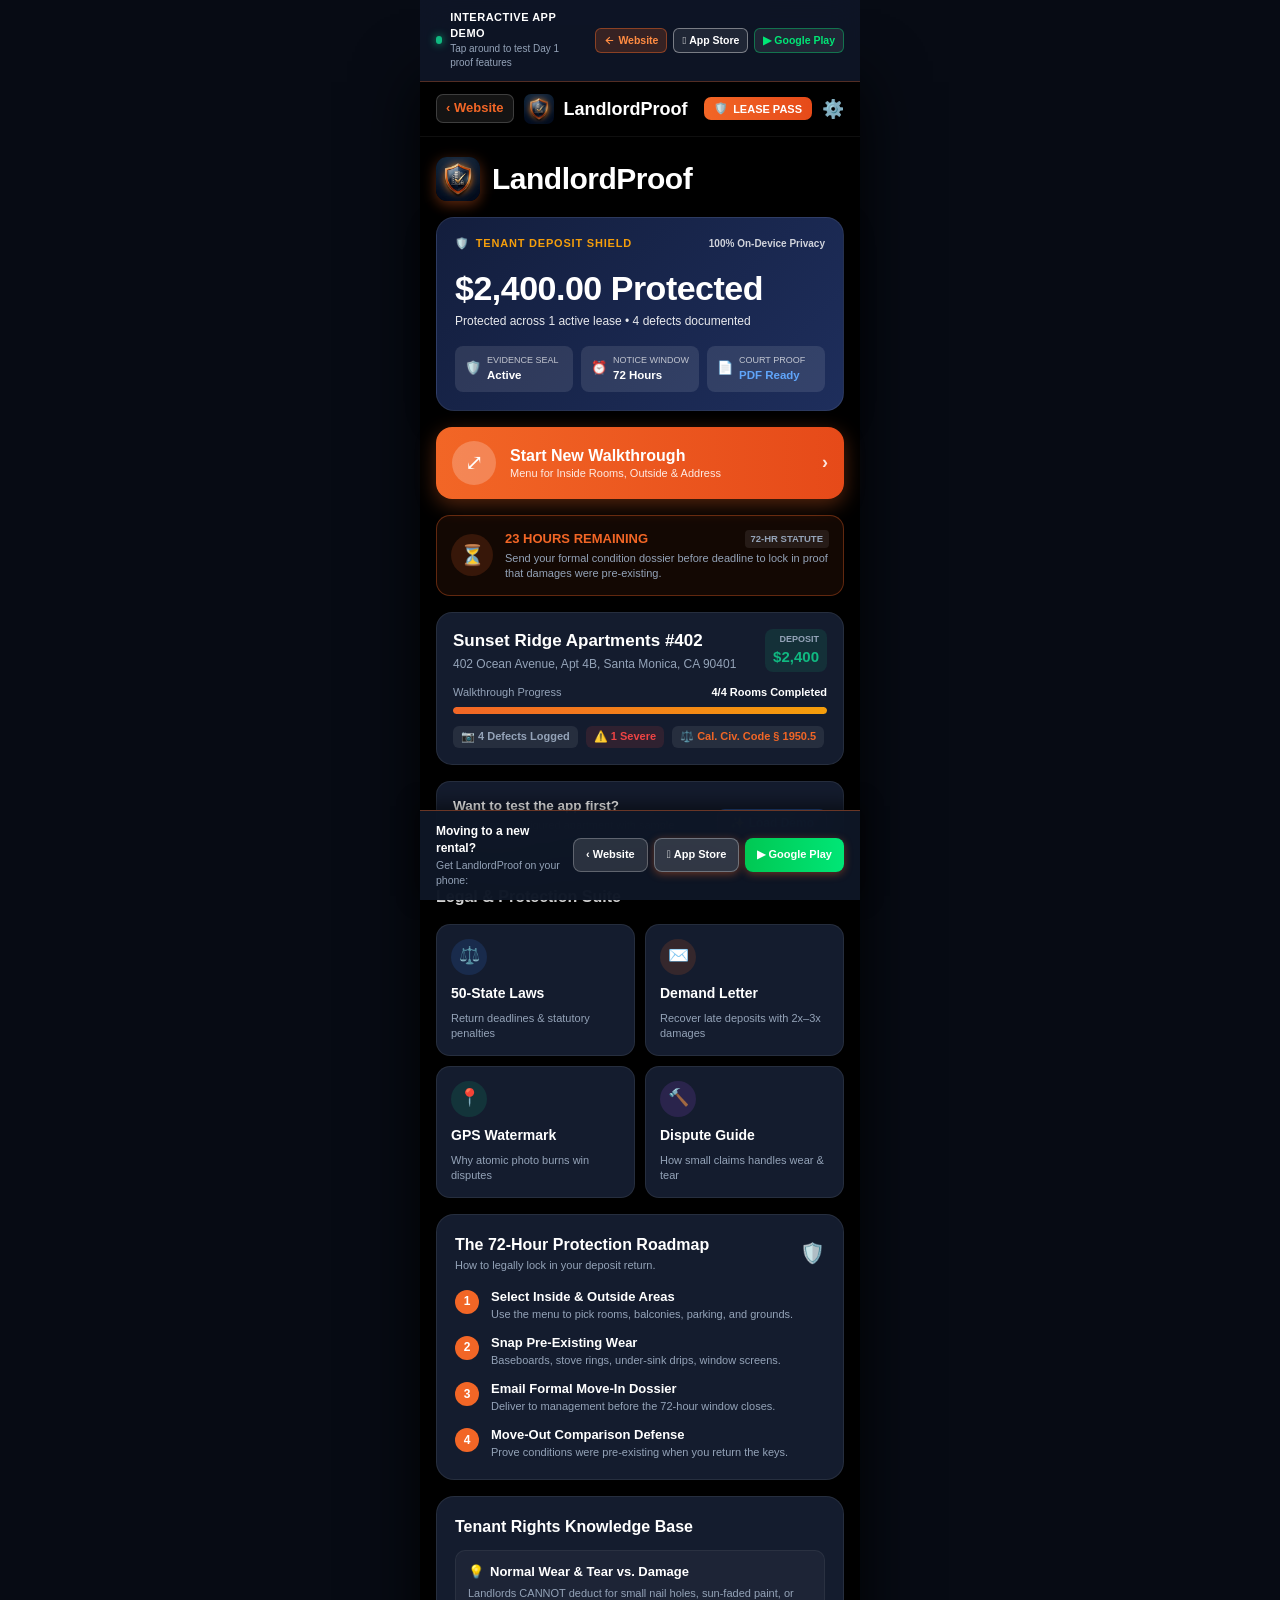
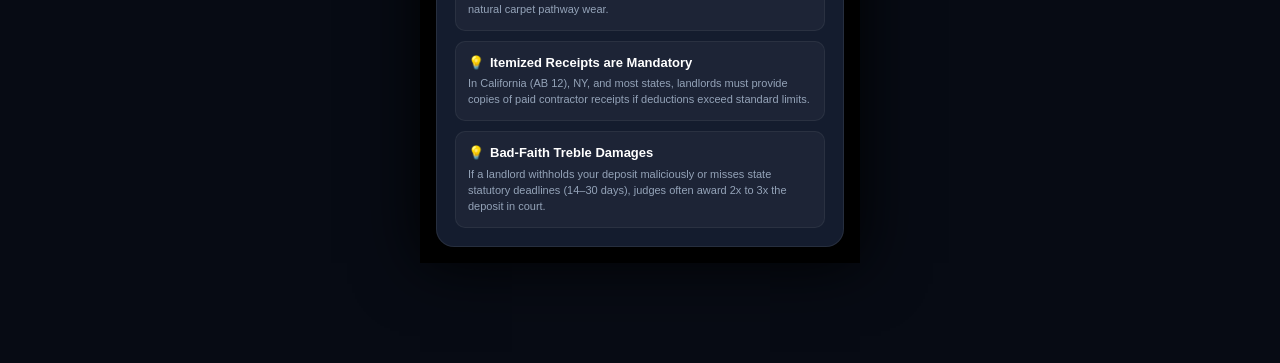
==== app/index.html @ 35842c8d "Update Terms & Privacy to 100% Free Ad-Supported model and add app-ads.txt" ====
<!DOCTYPE html>
<html lang="en">
<head>
  <meta charset="UTF-8">
  <meta name="viewport" content="width=device-width, initial-scale=1.0, maximum-scale=1.0, user-scalable=no">
  <title>LandlordProof • Interactive App Demo | Move-In & Move-Out Evidence Vault</title>
  <meta name="description" content="Experience LandlordProof live in your browser: explore pre-existing defect walkthroughs, watermark evidence photos with GPS/timestamps, check 50-state deposit return laws, and generate small-claims court dossiers.">
  <link rel="icon" type="image/png" href="assets/favicon.png">
  <link rel="apple-touch-icon" href="assets/apple-touch-icon.png">
  <link rel="stylesheet" href="styles.css">
  <style>
/* ==========================================================================
       LandlordProof Interactive Web Demo & Conversion Styles
       ========================================================================== */
    :root {
      --bg: #000000;
      --card-bg: #141C2E;
      --card-border: rgba(255, 255, 255, 0.08);
      --card-border-hover: rgba(242, 102, 38, 0.4);
      --accent: #F26626;
      --accent-gradient: linear-gradient(90deg, #F26626 0%, #E64A19 100%);
      --shield-gradient: linear-gradient(135deg, #131E3D 0%, #1E2E5C 100%);
      --navy-gradient: linear-gradient(90deg, #1A2647 0%, #253765 100%);
      --gold: #F59E0B;
      --blue: #3B82F6;
      --green: #10B981;
      --purple: #A855F7;
      --text: #FFFFFF;
      --text-muted: #94A3B8;
      --radius-sm: 8px;
      --radius-md: 14px;
      --radius-lg: 18px;
      --radius-full: 9999px;
    }

    * { box-sizing: border-box; margin: 0; padding: 0; -webkit-tap-highlight-color: transparent; }

    body {
      font-family: -apple-system, BlinkMacSystemFont, "SF Pro Text", "SF Pro Display", "Segoe UI", Roboto, sans-serif;
      background: #070B14;
      color: #FFFFFF;
      line-height: 1.45;
      min-height: 100vh;
      display: flex;
      flex-direction: column;
      align-items: center;
      -webkit-font-smoothing: antialiased;
      padding: 0 0 100px;
    }

    /* Top Floating Demo Explainer Header */
    .demo-top-bar {
      width: 100%;
      max-width: 440px;
      background: rgba(14, 22, 38, 0.95);
      backdrop-filter: blur(16px);
      -webkit-backdrop-filter: blur(16px);
      border-bottom: 1px solid rgba(242, 102, 38, 0.3);
      padding: 10px 16px;
      display: flex;
      align-items: center;
      justify-content: space-between;
      gap: 12px;
      z-index: 101;
    }

    .demo-indicator {
      display: flex;
      align-items: center;
      gap: 8px;
    }

    .pulse-dot {
      width: 8px;
      height: 8px;
      background: #10B981;
      border-radius: var(--radius-full);
      box-shadow: 0 0 8px #10B981;
      animation: pulse 1.8s infinite;
    }

    @keyframes pulse {
      0% { transform: scale(0.95); box-shadow: 0 0 0 0 rgba(16, 185, 129, 0.7); }
      70% { transform: scale(1.1); box-shadow: 0 0 0 6px rgba(16, 185, 129, 0); }
      100% { transform: scale(0.95); box-shadow: 0 0 0 0 rgba(16, 185, 129, 0); }
    }

    .demo-tagline {
      font-size: 11px;
      font-weight: 800;
      color: #FFFFFF;
      letter-spacing: 0.5px;
      text-transform: uppercase;
    }

    .demo-subtag {
      font-size: 10px;
      color: var(--text-muted);
    }

    .demo-store-pills {
      display: flex;
      gap: 6px;
    }

    .store-badge-mini {
      background: rgba(255, 255, 255, 0.08);
      border: 1px solid rgba(255, 255, 255, 0.15);
      color: #FFFFFF;
      font-size: 10.5px;
      font-weight: 700;
      padding: 4px 8px;
      border-radius: 6px;
      text-decoration: none;
      transition: all 0.15s;
      white-space: nowrap;
    }
    .store-badge-mini:hover {
      background: var(--accent);
      border-color: var(--accent);
    }
    .back-to-site-pill {
      background: rgba(242, 102, 38, 0.18) !important;
      border: 1px solid rgba(242, 102, 38, 0.45) !important;
      color: #FF8C42 !important;
      font-weight: 800 !important;
      display: inline-flex !important;
      align-items: center !important;
    }
    .back-to-site-pill:hover {
      background: rgba(242, 102, 38, 0.35) !important;
      color: #FFFFFF !important;
    }
    .toolbar-website-btn {
      display: inline-flex;
      align-items: center;
      gap: 3px;
      background: rgba(255, 255, 255, 0.08);
      border: 1px solid rgba(255, 255, 255, 0.18);
      color: var(--accent);
      padding: 4px 9px;
      border-radius: 7px;
      font-size: 13px;
      font-weight: 700;
      text-decoration: none;
      transition: all 0.15s;
    }
    .toolbar-website-btn:hover {
      background: rgba(242, 102, 38, 0.22);
      color: #FFFFFF;
    }
    .dock-btn-site {
      background: rgba(255, 255, 255, 0.12) !important;
      color: #FFFFFF !important;
      border: 1px solid rgba(255, 255, 255, 0.25) !important;
      box-shadow: none !important;
    }
    .dock-btn-site:hover {
      background: rgba(255, 255, 255, 0.22) !important;
    }

    /* iPhone Frame Shell */
    .iphone-shell {
      width: 100%;
      max-width: 440px;
      min-height: 100vh;
      background: #000000;
      display: flex;
      flex-direction: column;
      position: relative;
      box-shadow: 0 0 60px rgba(0, 0, 0, 0.9);
    }

    /* Navigation Toolbar */
    .app-toolbar {
      display: flex;
      align-items: center;
      justify-content: space-between;
      padding: 12px 16px;
      position: sticky;
      top: 0;
      background: rgba(0, 0, 0, 0.92);
      backdrop-filter: blur(20px);
      -webkit-backdrop-filter: blur(20px);
      z-index: 100;
      border-bottom: 1px solid rgba(255, 255, 255, 0.06);
      min-height: 54px;
    }

    .toolbar-left { display: flex; align-items: center; gap: 10px; }
    .nav-back-btn {
      display: none;
      align-items: center;
      gap: 4px;
      font-size: 15px;
      font-weight: 700;
      color: var(--accent);
      cursor: pointer;
      background: transparent;
      border: none;
      padding: 0;
    }
    .toolbar-logo-icon { width: 30px; height: 30px; border-radius: 7px; object-fit: cover; }
    .toolbar-app-name { font-size: 18px; font-weight: 800; color: #FFFFFF; white-space: nowrap; overflow: hidden; text-overflow: ellipsis; max-width: 220px; }
    .toolbar-right { display: flex; align-items: center; gap: 10px; }
    .lease-pass-pill {
      display: inline-flex;
      align-items: center;
      gap: 5px;
      background: var(--accent-gradient);
      color: #FFFFFF;
      font-size: 11px;
      font-weight: 800;
      padding: 5px 10px;
      border-radius: 7px;
      border: none;
      cursor: pointer;
    }
    .gear-btn { background: transparent; border: none; color: #FFFFFF; font-size: 18px; cursor: pointer; }

    /* Screen Views */
    .screen-container { display: none; padding: 16px; flex-direction: column; gap: 16px; }
    .screen-container.active { display: flex; }

    /* Cards & Components */
    .brand-hero-title { display: flex; align-items: center; gap: 12px; padding-top: 4px; }
    .brand-hero-icon { width: 44px; height: 44px; border-radius: 11px; object-fit: cover; box-shadow: 0 4px 14px rgba(242, 102, 38, 0.4); }
    .brand-hero-text { font-size: 30px; font-weight: 900; color: #FFFFFF; letter-spacing: -0.5px; }

    .shield-metric-card {
      background: var(--shield-gradient);
      border-radius: var(--radius-lg);
      padding: 18px;
      box-shadow: 0 10px 30px rgba(0, 0, 0, 0.4);
      display: flex;
      flex-direction: column;
      gap: 12px;
      border: 1px solid rgba(255, 255, 255, 0.08);
    }
    .shield-header-row { display: flex; align-items: center; justify-content: space-between; }
    .shield-gold-label { display: flex; align-items: center; gap: 6px; font-size: 11px; font-weight: 900; color: var(--gold); letter-spacing: 0.8px; text-transform: uppercase; }
    .shield-privacy-tag { font-size: 10px; font-weight: 600; color: rgba(255, 255, 255, 0.8); }
    .shield-amount-big { font-size: 34px; font-weight: 900; color: #FFFFFF; letter-spacing: -0.5px; }
    .shield-amount-sub { font-size: 12px; font-weight: 500; color: rgba(255, 255, 255, 0.9); line-height: 1.4; }
    .shield-badges-row { display: grid; grid-template-columns: repeat(3, 1fr); gap: 8px; margin-top: 4px; }
    .metric-badge-box { background: rgba(255, 255, 255, 0.1); border-radius: var(--radius-sm); padding: 8px 10px; display: flex; align-items: center; gap: 6px; }
    .metric-badge-icon { font-size: 13px; color: var(--gold); }
    .metric-badge-texts { display: flex; flex-direction: column; }
    .metric-badge-title { font-size: 9px; font-weight: 500; color: rgba(255, 255, 255, 0.7); text-transform: uppercase; }
    .metric-badge-val { font-size: 11.5px; font-weight: 800; color: #FFFFFF; }

    .btn-start-walkthrough {
      background: var(--accent-gradient);
      border-radius: 16px;
      padding: 14px 16px;
      display: flex;
      align-items: center;
      gap: 14px;
      color: #FFFFFF;
      text-decoration: none;
      box-shadow: 0 6px 20px rgba(242, 102, 38, 0.35);
      border: none;
      cursor: pointer;
      width: 100%;
      text-align: left;
    }
    .walkthrough-circle-icon { width: 44px; height: 44px; border-radius: var(--radius-full); background: rgba(255, 255, 255, 0.22); display: flex; align-items: center; justify-content: center; font-size: 22px; flex-shrink: 0; }
    .walkthrough-texts { flex: 1; display: flex; flex-direction: column; gap: 2px; }
    .walkthrough-main-title { font-size: 16px; font-weight: 800; color: #FFFFFF; }
    .walkthrough-sub-title { font-size: 11px; font-weight: 500; color: rgba(255, 255, 255, 0.88); }
    .walkthrough-arrow { font-size: 18px; font-weight: 800; color: rgba(255, 255, 255, 0.85); }

    .countdown-banner {
      background: rgba(242, 102, 38, 0.08);
      border: 1px solid rgba(242, 102, 38, 0.35);
      border-radius: 14px;
      padding: 14px;
      display: flex;
      align-items: center;
      gap: 12px;
    }
    .countdown-banner-icon { width: 42px; height: 42px; border-radius: var(--radius-full); background: rgba(242, 102, 38, 0.16); display: flex; align-items: center; justify-content: center; font-size: 20px; color: var(--accent); flex-shrink: 0; }
    .countdown-banner-texts { flex: 1; display: flex; flex-direction: column; gap: 3px; }
    .countdown-header-line { display: flex; align-items: center; justify-content: space-between; }
    .countdown-header-line h5 { font-size: 13px; font-weight: 900; color: var(--accent); }
    .statute-badge { font-size: 9.5px; font-weight: 800; background: rgba(255, 255, 255, 0.08); padding: 2px 6px; border-radius: 4px; color: var(--text-muted); }
    .countdown-desc { font-size: 11px; color: var(--text-muted); line-height: 1.35; }

    .property-card {
      background: #141C2E;
      border: 1px solid var(--card-border);
      border-radius: 16px;
      padding: 16px;
      display: flex;
      flex-direction: column;
      gap: 12px;
      cursor: pointer;
      transition: border-color 0.15s;
    }
    .property-card:hover { border-color: var(--card-border-hover); }
    .property-card-top { display: flex; align-items: flex-start; justify-content: space-between; }
    .property-card-name { font-size: 17px; font-weight: 800; color: #FFFFFF; }
    .property-card-addr { font-size: 12px; color: var(--text-muted); margin-top: 2px; }
    .property-card-deposit { text-align: right; background: rgba(16, 185, 129, 0.12); border-radius: 8px; padding: 4px 8px; }
    .deposit-label { font-size: 9px; font-weight: 800; color: var(--text-muted); text-transform: uppercase; }
    .deposit-val { font-size: 15px; font-weight: 900; color: var(--green); }
    .progress-bar-wrap { display: flex; flex-direction: column; gap: 6px; }
    .progress-labels { display: flex; justify-content: space-between; font-size: 11px; color: var(--text-muted); }
    .progress-track { height: 7px; background: rgba(255, 255, 255, 0.1); border-radius: var(--radius-full); overflow: hidden; }
    .progress-fill { height: 100%; background: linear-gradient(90deg, var(--accent) 0%, var(--gold) 100%); border-radius: var(--radius-full); }
    .property-badge-row { display: flex; gap: 8px; flex-wrap: wrap; }
    .pill-stat { font-size: 11px; font-weight: 600; background: rgba(255, 255, 255, 0.08); padding: 3px 8px; border-radius: 6px; color: var(--text-muted); display: inline-flex; align-items: center; gap: 4px; }

    .demo-helper-card {
      background: #141C2E;
      border-radius: 14px;
      padding: 14px 16px;
      display: flex;
      align-items: center;
      justify-content: space-between;
      gap: 12px;
      border: 1px solid var(--card-border);
    }
    .demo-texts h4 { font-size: 13.5px; font-weight: 800; color: #FFFFFF; margin-bottom: 2px; }
    .demo-texts p { font-size: 11px; color: var(--text-muted); }
    .btn-load-demo { background: rgba(59, 130, 246, 0.15); color: #60A5FA; border: 1px solid rgba(59, 130, 246, 0.35); border-radius: var(--radius-sm); padding: 6px 12px; font-size: 12px; font-weight: 800; cursor: pointer; display: inline-flex; align-items: center; gap: 4px; white-space: nowrap; }

    .section-header-title { font-size: 16px; font-weight: 800; color: #FFFFFF; margin-top: 4px; }
    .legal-tools-grid { display: grid; grid-template-columns: 1fr 1fr; gap: 10px; }
    .tool-tile { background: #141C2E; border-radius: 14px; padding: 14px; border: 1px solid var(--card-border); display: flex; flex-direction: column; gap: 8px; cursor: pointer; transition: all 0.15s; text-align: left; }
    .tool-tile:hover { border-color: rgba(242, 102, 38, 0.35); transform: translateY(-1px); }
    .tool-icon-circle { width: 36px; height: 36px; border-radius: var(--radius-full); display: flex; align-items: center; justify-content: center; font-size: 17px; }
    .tool-title { font-size: 14px; font-weight: 800; color: #FFFFFF; }
    .tool-subtitle { font-size: 11px; color: var(--text-muted); line-height: 1.35; }

    /* Property Detail Components */
    .lease-status-banner { display: flex; align-items: center; gap: 10px; background: #141C2E; border-radius: 12px; padding: 12px 14px; border: 1px solid var(--card-border); }
    .lease-status-icon { font-size: 18px; color: var(--green); }
    .lease-status-title { font-size: 13px; font-weight: 800; color: #FFFFFF; }
    .lease-status-sub { font-size: 11px; color: var(--text-muted); }

    .dossier-actions-col { display: flex; flex-direction: column; gap: 10px; }
    .btn-dossier-navy { background: var(--navy-gradient); border-radius: 12px; padding: 14px 16px; display: flex; align-items: center; justify-content: space-between; color: #FFFFFF; text-decoration: none; font-size: 14px; font-weight: 800; border: 1px solid rgba(255, 255, 255, 0.08); cursor: pointer; }
    .btn-dossier-orange { background: var(--accent-gradient); border-radius: 12px; padding: 14px 16px; display: flex; align-items: center; justify-content: space-between; color: #FFFFFF; text-decoration: none; font-size: 14px; font-weight: 800; border: none; cursor: pointer; }

    .rooms-list-card { display: flex; flex-direction: column; gap: 12px; }
    .rooms-section-header { display: flex; align-items: center; justify-content: space-between; }
    .room-nav-row { background: #141C2E; border-radius: 14px; padding: 14px; display: flex; align-items: center; gap: 14px; cursor: pointer; border: 1px solid var(--card-border); }
    .room-circle-avatar { width: 44px; height: 44px; border-radius: var(--radius-full); display: flex; align-items: center; justify-content: center; font-size: 18px; }
    .room-circle-avatar.completed { background: rgba(16, 185, 129, 0.15); color: var(--green); }
    .room-circle-avatar.pending { background: rgba(255, 255, 255, 0.08); color: #FFFFFF; }
    .room-nav-texts { flex: 1; }
    .room-nav-title { font-size: 15.5px; font-weight: 700; color: #FFFFFF; }
    .room-nav-sub { font-size: 12px; color: var(--text-muted); margin-top: 2px; }

    /* Room Detail Components */
    .room-header-toggle-box { background: #141C2E; border-radius: 14px; padding: 16px; display: flex; align-items: center; justify-content: space-between; border: 1px solid var(--card-border); }
    .room-title-lg { font-size: 20px; font-weight: 800; color: #FFFFFF; }
    .btn-toggle-completed { display: inline-flex; align-items: center; gap: 6px; padding: 8px 14px; border-radius: var(--radius-sm); font-size: 13px; font-weight: 700; cursor: pointer; border: none; }
    .btn-toggle-completed.done { background: rgba(16, 185, 129, 0.15); color: var(--green); }
    .btn-toggle-completed.pending { background: rgba(255, 255, 255, 0.08); color: var(--text-muted); }

    .traps-scroller-wrap { display: flex; flex-direction: column; gap: 8px; }
    .traps-header-line { display: flex; align-items: center; gap: 6px; font-size: 13px; font-weight: 800; color: #FFFFFF; }
    .traps-scroll-row { display: flex; gap: 10px; overflow-x: auto; padding-bottom: 6px; scrollbar-width: none; }
    .traps-scroll-row::-webkit-scrollbar { display: none; }
    .trap-pill-chip { background: #141C2E; border: 1px solid rgba(255, 255, 255, 0.12); border-radius: 10px; padding: 10px 14px; display: inline-flex; align-items: center; gap: 8px; white-space: nowrap; cursor: pointer; color: #FFFFFF; font-size: 13px; font-weight: 600; flex-shrink: 0; }
    .trap-pill-chip:hover { border-color: var(--accent); background: #1E293B; }

    .defect-card { background: #141C2E; border: 1px solid var(--card-border); border-radius: 14px; padding: 14px; display: flex; flex-direction: column; gap: 8px; }
    .defect-top-row { display: flex; align-items: center; justify-content: space-between; }
    .defect-pill-badge { font-size: 10px; font-weight: 900; padding: 2px 7px; border-radius: var(--radius-full); text-transform: uppercase; }
    .defect-pill-badge.SEVERE { background: rgba(239, 68, 68, 0.15); color: #EF4444; }
    .defect-pill-badge.MODERATE { background: rgba(245, 158, 11, 0.15); color: #F59E0B; }
    .defect-pill-badge.MINOR { background: rgba(16, 185, 129, 0.15); color: #10B981; }
    .defect-title-str { font-size: 15px; font-weight: 700; color: #FFFFFF; }
    .defect-notes-str { font-size: 12px; color: var(--text-muted); line-height: 1.4; }
    .defect-bottom-row { display: flex; align-items: center; justify-content: space-between; padding-top: 8px; border-top: 1px solid rgba(255, 255, 255, 0.06); font-size: 11.5px; color: var(--text-muted); }

    .btn-primary { background: var(--accent-gradient); color: #FFFFFF; border: none; border-radius: var(--radius-sm); padding: 12px 18px; font-size: 14px; font-weight: 800; cursor: pointer; display: inline-flex; align-items: center; justify-content: center; gap: 6px; box-shadow: 0 4px 14px rgba(242, 102, 38, 0.35); }
    .btn-secondary { background: rgba(255, 255, 255, 0.08); border: 1px solid rgba(255, 255, 255, 0.12); color: #FFFFFF; border-radius: var(--radius-sm); padding: 10px 14px; font-size: 13px; font-weight: 700; cursor: pointer; display: inline-flex; align-items: center; justify-content: center; gap: 6px; }
    .btn-full { width: 100%; }

    .form-label { display: block; font-size: 11px; font-weight: 800; color: var(--text-muted); text-transform: uppercase; margin-bottom: 4px; }
    .form-input, .form-textarea, .form-select { width: 100%; background: #0E1626; border: 1px solid rgba(255, 255, 255, 0.15); border-radius: var(--radius-sm); color: #FFFFFF; padding: 10px 12px; font-size: 13.5px; outline: none; margin-bottom: 12px; }

    /* ==========================================================================
       BOTTOM FLOATING CONVERSION DOCK (DOWNLOAD THE APP CALL-TO-ACTION)
       ========================================================================== */
    .conversion-dock {
      position: fixed;
      bottom: 0;
      left: 50%;
      transform: translateX(-50%);
      width: 100%;
      max-width: 440px;
      background: rgba(14, 22, 38, 0.96);
      backdrop-filter: blur(20px);
      -webkit-backdrop-filter: blur(20px);
      border-top: 1.5px solid rgba(242, 102, 38, 0.4);
      padding: 12px 16px;
      display: flex;
      align-items: center;
      justify-content: space-between;
      gap: 12px;
      z-index: 999;
      box-shadow: 0 -4px 20px rgba(0, 0, 0, 0.6);
    }

    .dock-copy {
      display: flex;
      flex-direction: column;
    }

    .dock-title {
      font-size: 12px;
      font-weight: 800;
      color: #FFFFFF;
    }

    .dock-sub {
      font-size: 10.5px;
      color: var(--text-muted);
    }

    .dock-actions {
      display: flex;
      gap: 6px;
    }

    .dock-btn {
      background: var(--accent-gradient);
      color: #FFFFFF;
      font-size: 11px;
      font-weight: 800;
      padding: 8px 12px;
      border-radius: 8px;
      text-decoration: none;
      display: inline-flex;
      align-items: center;
      gap: 4px;
      white-space: nowrap;
      box-shadow: 0 2px 8px rgba(242, 102, 38, 0.4);
    }

    /* Print Styles */
    @media print {
      body { background: #fff !important; }
      .iphone-shell { box-shadow: none !important; max-width: 100% !important; }
      .demo-top-bar, .app-toolbar, .conversion-dock, .no-print, .btn-primary, .btn-secondary { display: none !important; }
      #court-dossier-body { background: #fff !important; color: #000 !important; }
    }
/* --- 72-Hour Protection Roadmap --- */
.roadmap-card {
  background: #141C2E;
  border: 1px solid var(--card-border);
  border-radius: var(--radius-lg);
  padding: 18px;
  display: flex;
  flex-direction: column;
  gap: 14px;
}
.roadmap-header {
  display: flex;
  justify-content: space-between;
  align-items: center;
}
.roadmap-title {
  font-size: 16px;
  font-weight: 800;
  color: #FFFFFF;
}
.roadmap-subtitle {
  font-size: 11px;
  color: var(--text-muted);
  margin-top: 2px;
}
.roadmap-step-row {
  display: flex;
  align-items: flex-start;
  gap: 12px;
}
.roadmap-step-num {
  width: 24px;
  height: 24px;
  border-radius: var(--radius-full);
  background: var(--accent);
  color: #FFFFFF;
  font-size: 12px;
  font-weight: 900;
  display: flex;
  align-items: center;
  justify-content: center;
  flex-shrink: 0;
  margin-top: 2px;
}
.roadmap-step-title {
  font-size: 13px;
  font-weight: 800;
  color: #FFFFFF;
}
.roadmap-step-desc {
  font-size: 11px;
  color: var(--text-muted);
  line-height: 1.4;
}

/* --- Tenant Rights Knowledge Base --- */
.knowledge-card {
  background: #141C2E;
  border: 1px solid var(--card-border);
  border-radius: var(--radius-lg);
  padding: 18px;
  display: flex;
  flex-direction: column;
  gap: 12px;
}
.knowledge-title {
  font-size: 16px;
  font-weight: 800;
  color: #FFFFFF;
}
.knowledge-tip-box {
  background: rgba(255, 255, 255, 0.04);
  border: 1px solid rgba(255, 255, 255, 0.06);
  border-radius: 10px;
  padding: 12px;
  display: flex;
  flex-direction: column;
  gap: 4px;
}
.knowledge-tip-header {
  display: flex;
  align-items: center;
  gap: 6px;
  font-size: 13px;
  font-weight: 800;
  color: #FFFFFF;
}
.knowledge-tip-body {
  font-size: 11px;
  color: var(--text-muted);
  line-height: 1.45;
}

/* --- GPS Watermark Specimen Card --- */
.watermark-specimen-box {
  background: #0B1120;
  border: 1px solid rgba(242, 102, 38, 0.4);
  border-radius: 14px;
  overflow: hidden;
  box-shadow: 0 8px 24px rgba(0, 0, 0, 0.6);
}
.watermark-specimen-banner {
  background: rgba(7, 11, 20, 0.95);
  border-top: 2px solid var(--accent);
  padding: 12px 14px;
  display: flex;
  flex-direction: column;
  gap: 4px;
  font-size: 11px;
}
  </style>
</head>
<body>

  <!-- Top Floating Interactive Demo Bar -->
  <div class="demo-top-bar">
    <div class="demo-indicator">
      <span class="pulse-dot"></span>
      <div>
        <div class="demo-tagline">Interactive App Demo</div>
        <div class="demo-subtag">Tap around to test Day 1 proof features</div>
      </div>
    </div>
    <div class="demo-store-pills">
      <a href="/" class="store-badge-mini back-to-site-pill" title="Return to LandlordProof Website">
        <svg width="11" height="11" viewBox="0 0 24 24" fill="none" stroke="currentColor" stroke-width="2.5" stroke-linecap="round" stroke-linejoin="round" style="margin-right: 3px; display: inline-block; vertical-align: -1px;"><line x1="19" y1="12" x2="5" y2="12"></line><polyline points="12 19 5 12 12 5"></polyline></svg>Website
      </a>
      <a href="https://apps.apple.com/app/landlordproof/id6829143771" target="_blank" rel="noopener noreferrer" class="store-badge-mini" style="color: #fff; border-color: rgba(255,255,255,0.4);" title="Download on Apple App Store"> App Store</a>
      <a href="https://play.google.com/store/apps/details?id=com.landlordproof.app" target="_blank" rel="noopener noreferrer" class="store-badge-mini" style="color: #00E676; border-color: rgba(0,230,118,0.4);" title="Get on Google Play">▶ Google Play</a>
    </div>
  </div>

  <!-- Native iPhone Shell Frame -->
  <div class="iphone-shell">

    <!-- Top Navigation Toolbar (With Dynamic iOS Back Button) -->
    <header class="app-toolbar">
      <div class="toolbar-left">
        <a id="toolbar-website-link" href="/" class="toolbar-website-btn" title="Return to Website">‹ Website</a>
        <button id="nav-back-btn" class="nav-back-btn" onclick="goBack()">‹ Back</button>
        <img id="toolbar-logo-img" src="assets/logo.png" onerror="this.onerror=null; this.src='/assets/logo.png';" alt="LandlordProof" class="toolbar-logo-icon">
        <span id="toolbar-title" class="toolbar-app-name">LandlordProof</span>
      </div>

      <div class="toolbar-right">
        <button class="lease-pass-pill" onclick="navigateTo('screen-paywall')">
          <span>🛡️</span>
          <span>LEASE PASS</span>
        </button>
        <button class="gear-btn" onclick="navigateTo('screen-settings')" title="Settings & Backup">
          ⚙️
        </button>
      </div>
    </header>

    <!-- ===================================================================
         SCREEN 1: MAIN DASHBOARD (EXACT MATCH TO IPHONE SCREEN)
         =================================================================== -->
    <div id="screen-dashboard" class="screen-container active">

      <!-- Hero Title -->
      <div class="brand-hero-title">
        <img src="assets/logo.png" onerror="this.onerror=null; this.src='/assets/logo.png';" alt="LandlordProof" class="brand-hero-icon">
        <span class="brand-hero-text">LandlordProof</span>
      </div>

      <!-- Card 1: Tenant Deposit Shield -->
      <div class="shield-metric-card">
        <div class="shield-header-row">
          <div class="shield-gold-label">
            <span>🛡️</span>
            <span>TENANT DEPOSIT SHIELD</span>
          </div>
          <div class="shield-privacy-tag">100% On-Device Privacy</div>
        </div>

        <div class="shield-amount-row">
          <div class="shield-amount-big" id="dash-shield-amount">$2,400.00 Protected</div>
          <div class="shield-amount-sub" id="dash-shield-sub">
            Protected across 1 active lease • 4 defects documented
          </div>
        </div>

        <div class="shield-badges-row">
          <div class="metric-badge-box">
            <span class="metric-badge-icon">🛡️</span>
            <div class="metric-badge-texts">
              <span class="metric-badge-title">Evidence Seal</span>
              <span class="metric-badge-val" id="dash-seal-val">Active</span>
            </div>
          </div>

          <div class="metric-badge-box">
            <span class="metric-badge-icon">⏰</span>
            <div class="metric-badge-texts">
              <span class="metric-badge-title">Notice Window</span>
              <span class="metric-badge-val">72 Hours</span>
            </div>
          </div>

          <div class="metric-badge-box" onclick="navigateTo('screen-dossier')" style="cursor: pointer;">
            <span class="metric-badge-icon">📄</span>
            <div class="metric-badge-texts">
              <span class="metric-badge-title">Court Proof</span>
              <span class="metric-badge-val" style="color: #60A5FA;">PDF Ready</span>
            </div>
          </div>
        </div>
      </div>

      <!-- Action Button: Start New Walkthrough -->
      <button class="btn-start-walkthrough" onclick="navigateTo('screen-property')">
        <div class="walkthrough-circle-icon">⤢</div>
        <div class="walkthrough-texts">
          <span class="walkthrough-main-title">Start New Walkthrough</span>
          <span class="walkthrough-sub-title">Menu for Inside Rooms, Outside & Address</span>
        </div>
        <span class="walkthrough-arrow">&rsaquo;</span>
      </button>

      <!-- 72-Hour Notice Countdown Banner -->
      <div class="countdown-banner">
        <div class="countdown-banner-icon">⏳</div>
        <div class="countdown-banner-texts">
          <div class="countdown-header-line">
            <h5 id="dash-countdown-header">23 HOURS REMAINING</h5>
            <span class="statute-badge">72-HR STATUTE</span>
          </div>
          <p class="countdown-desc">
            Send your formal condition dossier before deadline to lock in proof that damages were pre-existing.
          </p>
        </div>
      </div>

      <!-- Active Rental Property Card -->
      <div class="property-card" onclick="navigateTo('screen-property')">
        <div class="property-card-top">
          <div>
            <h4 class="property-card-name" id="dash-card-name">Sunset Ridge Apartments #402</h4>
            <p class="property-card-addr" id="dash-card-addr">402 Ocean Avenue, Apt 4B, Santa Monica, CA 90401</p>
          </div>
          <div class="property-card-deposit">
            <div class="deposit-label">DEPOSIT</div>
            <div class="deposit-val" id="dash-card-deposit">$2,400</div>
          </div>
        </div>

        <div class="progress-bar-wrap">
          <div class="progress-labels">
            <span>Walkthrough Progress</span>
            <span style="font-weight: 800; color: #FFFFFF;" id="dash-card-rooms-count">4/4 Rooms Completed</span>
          </div>
          <div class="progress-track">
            <div class="progress-fill" id="dash-progress-fill" style="width: 100%;"></div>
          </div>
        </div>

        <div class="property-badge-row">
          <span class="pill-stat" id="dash-defects-pill">📷 4 Defects Logged</span>
          <span class="pill-stat" style="color: #EF4444; background: rgba(239, 68, 68, 0.12);" id="dash-severe-pill">⚠️ 1 Severe</span>
          <span class="pill-stat" style="color: var(--accent);" id="dash-statute-pill">⚖️ CA Civil Code § 1950.5</span>
        </div>
      </div>

      


      <!-- Demo Helper Card -->
      <div class="demo-helper-card">
        <div class="demo-texts">
          <h4>Want to test the app first?</h4>
          <p>Load a pre-configured apartment with sample stamped photos.</p>
        </div>
        <button class="btn-load-demo" onclick="resetToDemo()">
          <span>✨</span>
          <span>Load Demo</span>
        </button>
      </div>

      <!-- Legal & Protection Suite (2x2 Grid) -->
      <h3 class="section-header-title">Legal & Protection Suite</h3>
      <div class="legal-tools-grid">
        <div class="tool-tile" onclick="navigateTo('screen-laws')">
          <div class="tool-icon-circle" style="background: rgba(59, 130, 246, 0.15); color: #3B82F6;">⚖️</div>
          <div class="tool-title">50-State Laws</div>
          <div class="tool-subtitle">Return deadlines & statutory penalties</div>
        </div>

        <div class="tool-tile" onclick="navigateTo('screen-demand')">
          <div class="tool-icon-circle" style="background: rgba(242, 102, 38, 0.15); color: #F26626;">✉️</div>
          <div class="tool-title">Demand Letter</div>
          <div class="tool-subtitle">Recover late deposits with 2x–3x damages</div>
        </div>

        <div class="tool-tile" onclick="navigateTo('screen-watermark')">
          <div class="tool-icon-circle" style="background: rgba(16, 185, 129, 0.15); color: #10B981;">📍</div>
          <div class="tool-title">GPS Watermark</div>
          <div class="tool-subtitle">Why atomic photo burns win disputes</div>
        </div>

        <div class="tool-tile" onclick="navigateTo('screen-dispute')">
          <div class="tool-icon-circle" style="background: rgba(168, 85, 247, 0.15); color: #A855F7;">🔨</div>
          <div class="tool-title">Dispute Guide</div>
          <div class="tool-subtitle">How small claims handles wear & tear</div>
        </div>
      </div>

    
      <!-- The 72-Hour Protection Roadmap -->
      <div class="roadmap-card">
        <div class="roadmap-header">
          <div>
            <div class="roadmap-title">The 72-Hour Protection Roadmap</div>
            <div class="roadmap-subtitle">How to legally lock in your deposit return.</div>
          </div>
          <span style="font-size: 20px; color: var(--accent);">🛡️</span>
        </div>

        <div style="display: flex; flex-direction: column; gap: 12px;">
          <div class="roadmap-step-row">
            <div class="roadmap-step-num">1</div>
            <div class="roadmap-step-content">
              <div class="roadmap-step-title">Select Inside & Outside Areas</div>
              <div class="roadmap-step-desc">Use the menu to pick rooms, balconies, parking, and grounds.</div>
            </div>
          </div>

          <div class="roadmap-step-row">
            <div class="roadmap-step-num">2</div>
            <div class="roadmap-step-content">
              <div class="roadmap-step-title">Snap Pre-Existing Wear</div>
              <div class="roadmap-step-desc">Baseboards, stove rings, under-sink drips, window screens.</div>
            </div>
          </div>

          <div class="roadmap-step-row">
            <div class="roadmap-step-num">3</div>
            <div class="roadmap-step-content">
              <div class="roadmap-step-title">Email Formal Move-In Dossier</div>
              <div class="roadmap-step-desc">Deliver to management before the 72-hour window closes.</div>
            </div>
          </div>

          <div class="roadmap-step-row">
            <div class="roadmap-step-num">4</div>
            <div class="roadmap-step-content">
              <div class="roadmap-step-title">Move-Out Comparison Defense</div>
              <div class="roadmap-step-desc">Prove conditions were pre-existing when you return the keys.</div>
            </div>
          </div>
        </div>
      </div>

      <!-- Tenant Rights Knowledge Base -->
      <div class="knowledge-card">
        <div class="knowledge-title">Tenant Rights Knowledge Base</div>

        <div style="display: flex; flex-direction: column; gap: 10px;">
          <div class="knowledge-tip-box">
            <div class="knowledge-tip-header">
              <span style="color: var(--gold);">💡</span>
              <span>Normal Wear & Tear vs. Damage</span>
            </div>
            <div class="knowledge-tip-body">
              Landlords CANNOT deduct for small nail holes, sun-faded paint, or natural carpet pathway wear.
            </div>
          </div>

          <div class="knowledge-tip-box">
            <div class="knowledge-tip-header">
              <span style="color: var(--gold);">💡</span>
              <span>Itemized Receipts are Mandatory</span>
            </div>
            <div class="knowledge-tip-body">
              In California (AB 12), NY, and most states, landlords must provide copies of paid contractor receipts if deductions exceed standard limits.
            </div>
          </div>

          <div class="knowledge-tip-box">
            <div class="knowledge-tip-header">
              <span style="color: var(--gold);">💡</span>
              <span>Bad-Faith Treble Damages</span>
            </div>
            <div class="knowledge-tip-body">
              If a landlord withholds your deposit maliciously or misses state statutory deadlines (14–30 days), judges often award 2x to 3x the deposit in court.
            </div>
          </div>
        </div>
      </div>

    </div>

    <!-- ===================================================================
         SCREEN 2: PROPERTY DETAIL VIEW (MATCHES PropertyDetailView.swift)
         =================================================================== -->
    <div id="screen-property" class="screen-container">

      <!-- Notice Window Countdown Banner -->
      <div class="countdown-banner">
        <div class="countdown-banner-icon">⏳</div>
        <div class="countdown-banner-texts">
          <div class="countdown-header-line">
            <h5 id="prop-detail-timer-header">23 HOURS REMAINING</h5>
            <span class="statute-badge">72-HR STATUTE</span>
          </div>
          <p class="countdown-desc">
            Send your formal condition dossier before deadline to lock in proof that damages were pre-existing.
          </p>
        </div>
      </div>

      <!-- Lease Pass Active Banner -->
      <div class="lease-status-banner">
        <span class="lease-status-icon">🛡️</span>
        <div>
          <div class="lease-status-title">Lease Pass Active</div>
          <div class="lease-status-sub">Full legal evidence & PDF dossiers unlocked for this tenancy.</div>
        </div>
      </div>

      <!-- Dual Action Dossier Buttons -->
      <div class="dossier-actions-col">
        <button class="btn-dossier-navy" onclick="navigateTo('screen-dossier')">
          <span style="display: flex; align-items: center; gap: 8px;">
            <span>📄</span>
            <span>Export Move-In PDF Dossier</span>
          </span>
          <span>&rsaquo;</span>
        </button>

        <button class="btn-dossier-orange" onclick="navigateTo('screen-dossier')">
          <span style="display: flex; align-items: center; gap: 8px;">
            <span>📷</span>
            <span>Export Move-Out Defense Dossier</span>
          </span>
          <span>&rsaquo;</span>
        </button>
      </div>

      <!-- Rooms Checklist Section -->
      <div class="rooms-list-card">
        <div class="rooms-section-header">
          <h3 style="font-size: 16px; font-weight: 800;" id="rooms-count-header">Rooms & Areas (4)</h3>
          <button class="btn-secondary" style="padding: 4px 10px; font-size: 12px;" onclick="openAddRoomPrompt()">+ Add Room</button>
        </div>

        <div id="property-rooms-list" style="display: flex; flex-direction: column; gap: 10px;">
          <!-- Rendered dynamically -->
        </div>
      </div>

      <!-- End-of-Lease Defense -->
      <div>
        <div style="font-size: 13px; font-weight: 700; color: var(--text-muted); margin-bottom: 8px; text-transform: uppercase;">
          End-of-Lease Defense
        </div>
        <div class="room-nav-row" onclick="navigateTo('screen-demand')">
          <div style="font-size: 22px; color: var(--accent);">✉️</div>
          <div class="room-nav-texts">
            <div style="font-size: 14px; font-weight: 700; color: #FFFFFF;">Generate Deposit Demand Letter</div>
            <div style="font-size: 11px; color: var(--text-muted);">Statutory notice for deposits withheld past deadline</div>
          </div>
          <span style="color: var(--text-muted);">&rsaquo;</span>
        </div>
      </div>

    </div>

    <!-- ===================================================================
         SCREEN 3: ROOM DETAIL VIEW (MATCHES RoomDetailView.swift)
         =================================================================== -->
    <div id="screen-room" class="screen-container">

      <!-- Room Completion Toggle Box -->
      <div class="room-header-toggle-box">
        <div>
          <h2 class="room-title-lg" id="room-detail-name">Kitchen</h2>
          <div style="font-size: 12.5px; color: var(--text-muted);" id="room-detail-sub">2 defects documented</div>
        </div>
        <button id="room-complete-btn" class="btn-toggle-completed done" onclick="toggleRoomCompleted()">
          <span>✓</span>
          <span>Completed</span>
        </button>
      </div>

      <!-- Top Landlord Deduction Traps Horizontal Scroller -->
      <div class="traps-scroller-wrap">
        <div class="traps-header-line">
          <span style="color: var(--accent);">🪤</span>
          <span>Top Landlord Deduction Traps</span>
        </div>
        <div class="traps-scroll-row" id="room-traps-row">
          <!-- Rendered dynamically -->
        </div>
      </div>

      <!-- Logged Flaws List -->
      <div style="display: flex; justify-content: space-between; align-items: center;">
        <h3 style="font-size: 15px; font-weight: 800;">Documented Flaws</h3>
        <button class="btn-primary" style="padding: 6px 12px; font-size: 12px;" onclick="openAddDefectView()">+ Log Flaw</button>
      </div>

      <div id="room-defects-list" style="display: flex; flex-direction: column; gap: 10px;">
        <!-- Rendered dynamically -->
      </div>

    </div>

    <!-- ===================================================================
         SCREEN 4: ADD DEFECT VIEW (MATCHES AddDefectView.swift)
         =================================================================== -->
    <div id="screen-add-defect" class="screen-container">
      <h2 style="font-size: 20px; font-weight: 800; color: #FFFFFF;">Log Pre-Existing Defect</h2>
      <p style="font-size: 12.5px; color: var(--text-muted);">Document flaw details to protect against deductions on move-out day.</p>

      <div>
        <label class="form-label">Flaw Description</label>
        <input type="text" id="defect-input-title" class="form-input" placeholder="e.g. Stove burner drip pans heavily stained">

        <label class="form-label">Category</label>
        <select id="defect-input-category" class="form-select">
          <option value="APPLIANCES">Appliances</option>
          <option value="PLUMBING">Plumbing</option>
          <option value="WALLS">Walls & Paint</option>
          <option value="FLOORING">Flooring & Carpet</option>
          <option value="WINDOWS">Windows & Blinds</option>
          <option value="DOORS">Doors & Locks</option>
          <option value="FIXTURES">Fixtures & Lighting</option>
          <option value="GENERAL">General Wear</option>
        </select>

        <label class="form-label">Severity Level</label>
        <select id="defect-input-severity" class="form-select">
          <option value="MINOR">Minor (Cosmetic)</option>
          <option value="MODERATE" selected>Moderate (Noticeable)</option>
          <option value="SEVERE">Severe (Major Damage)</option>
        </select>

        <label class="form-label">Estimated Repair Deduction ($)</label>
        <input type="number" id="defect-input-cost" class="form-input" value="75">

        <label class="form-label">Context / Notes for Landlord or Judge</label>
        <textarea id="defect-input-notes" class="form-textarea" placeholder="Detail where it is located and why it was pre-existing..."></textarea>
      </div>

      <button class="btn-primary btn-full" onclick="saveNewDefect()">Save Defect Record</button>
    </div>

    <!-- ===================================================================
         SCREEN 5: 50-STATE LAWS EXPLORER (MATCHES StateLawsListView.swift)
         =================================================================== -->
    <div id="screen-laws" class="screen-container">
      <h2 style="font-size: 20px; font-weight: 800; color: #FFFFFF;">50-State Tenant Rights</h2>
      <p style="font-size: 12.5px; color: var(--text-muted);">Statutory deposit return deadlines and penalty multipliers.</p>

      <input type="text" id="laws-search-box" class="form-input" placeholder="🔍 Search state name, code, or citation (e.g. CA, Texas, NY)...">

      <div id="state-laws-list" style="display: flex; flex-direction: column; gap: 10px;">
        <!-- Rendered dynamically -->
      </div>
    </div>

    <!-- ===================================================================
         SCREEN 6: FORMAL STATUTORY DEMAND LETTER (MATCHES DemandLetterView.swift)
         =================================================================== -->
    <div id="screen-demand" class="screen-container">
      <div style="display: flex; justify-content: space-between; align-items: center;">
        <h2 style="font-size: 20px; font-weight: 800; color: #FFFFFF;">Demand Letter</h2>
        <button class="btn-primary" style="padding: 6px 12px; font-size: 12px;" onclick="copyDemandLetter()">📋 Copy</button>
      </div>
      <p style="font-size: 12px; color: var(--text-muted);">Automatically populated with your state statute and statutory penalty warnings.</p>

      <textarea id="demand-letter-text" class="form-textarea" style="min-height: 420px; font-family: monospace; font-size: 11.5px;"></textarea>

      <button class="btn-secondary btn-full" onclick="window.print()">🖨️ Print Demand Letter</button>
    </div>

    <!-- ===================================================================
         SCREEN 7: COURTROOM EVIDENCE DOSSIER (MATCHES PDFPreviewView.swift)
         =================================================================== -->
    <div id="screen-dossier" class="screen-container">
      <div style="display: flex; justify-content: space-between; align-items: center;">
        <h2 style="font-size: 20px; font-weight: 800; color: #FFFFFF;">Court PDF Dossier</h2>
        <button class="btn-primary" style="padding: 6px 12px; font-size: 12px;" onclick="window.print()">🖨️ Print / Save PDF</button>
      </div>

      <div id="court-dossier-body" style="background: #FFFFFF; color: #111827; border-radius: 12px; padding: 20px; font-size: 12px;">
        <!-- Rendered dynamically -->
      </div>
    </div>

    <!-- ===================================================================
         SCREEN 8: SETTINGS & VAULT BACKUP (MATCHES SettingsView.swift)
         =================================================================== -->
    
    <!-- ===================================================================
         SCREEN: GPS WATERMARK SUITE (MATCHES CameraPickerView & LocationService)
         =================================================================== -->
    <div id="screen-watermark" class="screen-container">
      <div style="display: flex; justify-content: space-between; align-items: center;">
        <div>
          <h2 style="font-size: 20px; font-weight: 800; color: #FFFFFF;">GPS Watermark Suite</h2>
          <p style="font-size: 12px; color: var(--text-muted);">Indelible bitmap-burned evidentiary proof.</p>
        </div>
        <button class="btn-primary" style="padding: 6px 12px; font-size: 12px;" onclick="triggerPhotoUpload(null, null)">📷 Test Camera</button>
      </div>

      <div class="property-card">
        <strong style="color: #FFFFFF; font-size: 14px;">Why Atomic Photo Burns Win Disputes</strong>
        <p style="color: var(--text-muted); font-size: 12px; margin-top: 6px; line-height: 1.5;">
          In small claims court, landlords routinely claim move-in photos were taken after damage occurred, or argue standard EXIF metadata was altered.
        </p>
        <p style="color: #CBD5E1; font-size: 12px; margin-top: 8px; line-height: 1.5;">
          LandlordProof eliminates this defense by permanently burning 4 tamper-evident cryptographic anchors directly into the image pixels:
        </p>
      </div>

      <!-- Specimen Plate Demo -->
      <div class="watermark-specimen-box">
        <div style="position: relative; height: 180px; background: linear-gradient(135deg, #1E293B, #0F172A); display: flex; align-items: center; justify-content: center; overflow: hidden;">
          <div style="text-align: center; color: var(--text-muted);">
            <div style="font-size: 36px; margin-bottom: 6px;">🍳</div>
            <div style="font-size: 12px; font-weight: 700; color: #FFFFFF;">Sample Move-In Evidence Plate</div>
            <div style="font-size: 10px;">Kitchen • Stove Burner Drip Pans</div>
          </div>
        </div>
        <div class="watermark-specimen-banner">
          <div style="display: flex; justify-content: space-between; align-items: center;">
            <span style="background: var(--accent); color: #FFFFFF; font-size: 9.5px; font-weight: 900; padding: 2px 6px; border-radius: 4px;">🛡️ LANDLORDPROOF TAMPER-SEALED</span>
            <span style="font-size: 9px; color: #10B981; font-weight: 800;">VERIFIED GENUINE</span>
          </div>
          <div style="font-family: monospace; font-size: 10px; color: #FFFFFF; margin-top: 2px;">
            ⏱️ <span id="watermark-live-time">2026-10-31 20:00:00 UTC</span>  |  📍 34.019400° N, 118.491200° W (±4m)
          </div>
          <div style="font-size: 9.5px; color: #94A3B8;">
            [Kitchen] Stove burner drip pans  •  SHA-256: 7F4C82A1B903E5D...
          </div>
        </div>
      </div>

      <!-- 4 Evidentiary Pillars -->
      <div style="display: flex; flex-direction: column; gap: 8px;">
        <div class="knowledge-tip-box">
          <strong style="color: #FFFFFF; font-size: 12.5px;">1. Atomic UTC Time Sync</strong>
          <p style="color: var(--text-muted); font-size: 11px;">Synchronized directly against atomic time servers, making it impossible to manipulate device clocks.</p>
        </div>
        <div class="knowledge-tip-box">
          <strong style="color: #FFFFFF; font-size: 12.5px;">2. GPS Coordinate Geofencing</strong>
          <p style="color: var(--text-muted); font-size: 11px;">High-precision satellite coordinates prove the picture was captured inside the rented unit.</p>
        </div>
        <div class="knowledge-tip-box">
          <strong style="color: #FFFFFF; font-size: 12.5px;">3. Reverse-Geocoded Postal Address</strong>
          <p style="color: var(--text-muted); font-size: 11px;">The legal physical address and room name are permanently embedded into the picture.</p>
        </div>
        <div class="knowledge-tip-box">
          <strong style="color: #FFFFFF; font-size: 12.5px;">4. Federal Evidence Rule 901 Seal</strong>
          <p style="color: var(--text-muted); font-size: 11px;">Creates self-authenticating business-record evidence that small claims judges accept immediately.</p>
        </div>
      </div>

      <button class="btn-primary btn-full" onclick="triggerPhotoUpload(null, null)">📷 Take / Stamp Test Photo Now</button>
    </div>

    <!-- ===================================================================
         SCREEN: DEFECT DETAIL VIEW (MATCHES DefectDetailView.swift)
         =================================================================== -->
    <div id="screen-defect-detail" class="screen-container">
      <div style="display: flex; justify-content: space-between; align-items: flex-start;">
        <div>
          <span id="defect-detail-sev" class="defect-pill-badge SEVERE">SEVERE</span>
          <h2 id="defect-detail-title" style="font-size: 18px; font-weight: 800; color: #FFFFFF; margin-top: 6px;">Under-sink plumbing slow drip</h2>
        </div>
        <div style="text-align: right;">
          <div style="font-size: 10px; color: var(--text-muted); font-weight: 800;">DEDUCTION RISK</div>
          <div id="defect-detail-cost" style="font-size: 20px; font-weight: 900; color: var(--accent);"></div>
        </div>
      </div>

      <!-- Stamped Photo Evidence Specimen -->
      <div class="watermark-specimen-box">
        <div style="height: 180px; background: linear-gradient(135deg, #1A2647, #131E3D); display: flex; align-items: center; justify-content: center; position: relative;">
          <div style="text-align: center;">
            <div style="font-size: 40px; margin-bottom: 4px;">📷</div>
            <div style="font-size: 12px; font-weight: 800; color: #FFFFFF;">Move-In Day 1 Stamped Photo</div>
            <div style="font-size: 10px; color: var(--text-muted);">Atomic GPS Tamper-Seal Applied</div>
          </div>
        </div>
        <div class="watermark-specimen-banner">
          <div style="display: flex; justify-content: space-between;">
            <span style="background: var(--accent); color: #FFFFFF; font-size: 9px; font-weight: 900; padding: 2px 6px; border-radius: 4px;">🛡️ MOVE-IN BASELINE EVIDENCE</span>
            <span style="color: #10B981; font-size: 9px; font-weight: 800;">SEAL VALID</span>
          </div>
          <div style="font-family: monospace; font-size: 9.5px; color: #FFFFFF; margin-top: 3px;">
            ⏱️ <span id="defect-detail-time">Move-In Day 1</span>  |  📍 <span id="defect-detail-gps">34.019400° N, 118.491200° W</span>
          </div>
        </div>
      </div>

      <!-- Defect Information & Inspector Notes -->
      <div class="property-card">
        <div style="font-size: 11px; font-weight: 800; color: var(--text-muted); text-transform: uppercase;">INSPECTION NOTES</div>
        <p id="defect-detail-notes" style="font-size: 13px; color: #FFFFFF; margin-top: 6px; line-height: 1.5;">
          Pre-existing flaw recorded during move-in walkthrough.
        </p>

        <div style="border-top: 1px solid rgba(255,255,255,0.08); margin-top: 12px; padding-top: 10px; display: flex; justify-content: space-between; font-size: 12px;">
          <span style="color: var(--text-muted);">Category:</span>
          <strong id="defect-detail-cat" style="color: #FFFFFF;">PLUMBING</strong>
        </div>
      </div>

      <!-- Statutory Defense Citation -->
      <div style="background: rgba(16, 185, 129, 0.12); border: 1px solid rgba(16, 185, 129, 0.3); border-radius: 12px; padding: 14px;">
        <div style="font-size: 12px; font-weight: 800; color: #10B981; display: flex; align-items: center; gap: 6px;">
          <span>⚖️</span>
          <span>Legal Protection Active</span>
        </div>
        <p id="defect-detail-citation" style="font-size: 11.5px; color: #CBD5E1; margin-top: 4px; line-height: 1.45;">
          Protected under state deposit return statutes. Notice within 72 hours legally establishes pre-existing baseline.
        </p>
      </div>

      <button class="btn-primary btn-full" onclick="triggerPhotoUpload(currentRoomId, currentDefectId)">
        📷 Take Move-Out Comparison Photo
      </button>
      <button class="btn-secondary btn-full" onclick="goBack()">‹ Back to Room</button>
    </div>

    <div id="screen-settings" class="screen-container">
      <h2 style="font-size: 20px; font-weight: 800; color: #FFFFFF;">Settings & Vault</h2>
      
      <div class="property-card">
        <div style="font-size: 12px; color: var(--text-muted); font-weight: 800;">ACTIVE LEASE</div>
        <div style="font-size: 16px; font-weight: 800;" id="settings-lease-name">Sunset Ridge Apartments #402</div>
        <div style="font-size: 12px; color: var(--text-muted);" id="settings-lease-addr">402 Ocean Avenue, Santa Monica, CA</div>
      </div>

      <div style="display: flex; flex-direction: column; gap: 10px;">
        <button class="btn-secondary btn-full" onclick="exportVaultBackup()">⬇️ Export Vault Backup (JSON)</button>
        <label class="btn-secondary btn-full" style="cursor: pointer; text-align: center;">
          ⬆️ Import Vault Backup
          <input type="file" accept=".json" onchange="importVaultBackup(event)" style="display: none;">
        </label>
        <button class="btn-secondary btn-full" onclick="resetToDemo()" style="color: #EF4444; border-color: rgba(239, 68, 68, 0.3);">
          🔄 Reset to Sample Apartment
        </button>
        <a href="/" class="btn-secondary btn-full" style="text-decoration: none; text-align: center; font-weight: 700; color: #FFFFFF; display: flex; align-items: center; justify-content: center; gap: 8px;">
          <span>🏠</span>
          <span>Exit Demo & Return to Website</span>
        </a>
      </div>

      <div style="text-align: center; color: var(--text-muted); font-size: 11.5px; margin-top: 20px;">
        <p>LandlordProof Web Vault v1.0.0</p>
        <p>100% On-Device Privacy Architecture • © 2026 LandlordProof</p>
      </div>
    </div>

    <!-- ===================================================================
         SCREEN 9: PAYWALL / PASSES (MATCHES PaywallView.swift)
         =================================================================== -->
    <div id="screen-paywall" class="screen-container">
      <div style="text-align: center; padding: 20px 0;">
        <div style="font-size: 44px; margin-bottom: 8px;">🛡️</div>
        <h2 style="font-size: 22px; font-weight: 800; color: #FFFFFF;">LandlordProof Passes</h2>
        <p style="font-size: 13px; color: var(--text-muted); margin-top: 4px;">Unlimited move-in & move-out inspection evidence.</p>
      </div>

      <div style="background: rgba(255, 255, 255, 0.05); border: 2px solid var(--accent); border-radius: 16px; padding: 16px;">
        <div style="display: flex; justify-content: space-between; align-items: center;">
          <div>
            <div style="font-weight: 800; font-size: 16px;">Interactive Web Demo</div>
            <div style="font-size: 12px; color: var(--text-muted);">100% Free Live In-Browser Preview</div>
          </div>
          <div style="font-size: 18px; font-weight: 900; color: var(--green);">FREE</div>
        </div>
      </div>

      <a href="https://play.google.com/store/apps/details?id=com.landlordproof.app" target="_blank" rel="noopener noreferrer" class="btn-primary btn-full" style="text-decoration: none; margin-top: 10px; background: linear-gradient(135deg, #00C853, #00E676);">
        ▶ Download LandlordProof on Google Play &rsaquo;
      </a>
      <button class="btn-secondary btn-full" onclick="goBack()" style="margin-top: 10px;">Continue Exploring Demo</button>
      <a href="/" class="btn-secondary btn-full" style="text-decoration: none; text-align: center; margin-top: 8px;">‹ Exit Demo to LandlordProof Website</a>
    </div>

    <!-- ===================================================================
         SCREEN 10: DISPUTE GUIDE (SMALL CLAIMS ROADMAP)
         =================================================================== -->
    <div id="screen-dispute" class="screen-container">
      <h2 style="font-size: 20px; font-weight: 800; color: #FFFFFF;">Small Claims Dispute Guide</h2>
      <p style="font-size: 12.5px; color: var(--text-muted);">How arbiters and judges evaluate rental wear & tear.</p>

      <div style="font-size: 13px; color: #CBD5E1; line-height: 1.6; display: flex; flex-direction: column; gap: 12px;">
        <div class="property-card">
          <strong style="color: #FFFFFF;">1. The 72-Hour Legal Window:</strong>
          <p style="color: var(--text-muted); font-size: 12px; margin-top: 4px;">Under standard lease terms, flaws not recorded in writing during initial move-in are legally presumed to have occurred during your tenancy.</p>
        </div>

        <div class="property-card">
          <strong style="color: #FFFFFF;">2. Ordinary Wear vs Tenant Damage:</strong>
          <p style="color: var(--text-muted); font-size: 12px; margin-top: 4px;">Landlords are prohibited from charging tenants for paint fading, light carpet wear, or pre-existing fixture oxidation. Your LandlordProof dossier proves Day 1 status.</p>
        </div>

        <div class="property-card">
          <strong style="color: #FFFFFF;">3. Statutory Penalties:</strong>
          <p style="color: var(--text-muted); font-size: 12px; margin-top: 4px;">If the landlord withholds your deposit past the statutory deadline (e.g. 21 days in CA, 30 days in TX), most judges award double or triple damages.</p>
        </div>
      </div>

      <button class="btn-primary btn-full" onclick="navigateTo('screen-demand')">Generate Statutory Demand Letter</button>
    </div>

  </div>

  <!-- Bottom Floating App Store Download Dock -->
  <aside class="conversion-dock">
    <div class="dock-copy">
      <span class="dock-title">Moving to a new rental?</span>
      <span class="dock-sub">Get LandlordProof on your phone:</span>
    </div>
    <div class="dock-actions">
      <a href="/" class="dock-btn dock-btn-site" title="Return to LandlordProof Website">‹ Website</a>
      <a href="https://apps.apple.com/app/landlordproof/id6829143771" target="_blank" rel="noopener noreferrer" class="dock-btn" style="background: rgba(255,255,255,0.15); border: 1px solid rgba(255,255,255,0.3);" title="Download on Apple App Store"> App Store</a>
      <a href="https://play.google.com/store/apps/details?id=com.landlordproof.app" target="_blank" rel="noopener noreferrer" class="dock-btn" style="background: linear-gradient(90deg, #00C853, #00E676);" title="Get on Google Play">▶ Google Play</a>
    </div>
  </aside>

  <!-- Hidden Photo File Input for Camera Watermarking -->
  <input type="file" id="hidden-photo-input" accept="image/*" capture="environment" style="display: none;">

  <!-- Core App Logic -->
  <script>
/**
 * LandlordProof iOS-Mirror Multi-Screen Web App Engine
 * 100% On-Device Private Evidence Vault
 * © 2026 LandlordProof
 */

// --- 51-JURISDICTION STATUTORY DATABASE ---
const STATE_LAWS = [
  {
    "code": "AL",
    "name": "Alabama",
    "days": 60,
    "maxDeposit": "1 month's rent (exceptions for pets/hazards)",
    "penalty": "Double the original deposit amount if not returned in 60 days",
    "itemized": true,
    "citation": "Ala. Code \u00a7 35-9A-201",
    "summary": "Landlord has 60 days to return deposit and provide itemized list of deductions by first-class mail."
  },
  {
    "code": "AK",
    "name": "Alaska",
    "days": 14,
    "maxDeposit": "2 months' rent (if rent under $2,000/mo)",
    "penalty": "Double the amount improperly withheld",
    "itemized": true,
    "citation": "Alaska Stat. \u00a7 34.03.070",
    "summary": "14 days if tenant gives proper notice; 30 days if tenant vacates without proper notice."
  },
  {
    "code": "AZ",
    "name": "Arizona",
    "days": 14,
    "maxDeposit": "1.5 months' rent",
    "penalty": "Double the amount wrongfully withheld",
    "itemized": true,
    "citation": "Ariz. Rev. Stat. \u00a7 33-1321",
    "summary": "Landlord must deliver itemized deductions within 14 business days of move-out and written demand."
  },
  {
    "code": "AR",
    "name": "Arkansas",
    "days": 60,
    "maxDeposit": "2 months' rent (for landlords with 6+ units)",
    "penalty": "Up to double the wrongfully withheld amount",
    "itemized": true,
    "citation": "Ark. Code \u00a7 18-16-301 to 306",
    "summary": "60-day deadline with itemized deductions required."
  },
  {
    "code": "CA",
    "name": "California",
    "days": 21,
    "maxDeposit": "1 month's rent (AB 12 / Cal. Civ. Code \u00a7 1950.5)",
    "penalty": "Up to 2x the deposit amount in statutory damages for bad faith",
    "itemized": true,
    "citation": "Cal. Civ. Code \u00a7 1950.5",
    "summary": "Strict 21-calendar-day window. Landlord MUST provide itemized receipts/invoices for any repair exceeding $125. Cannot deduct for normal wear and tear."
  },
  {
    "code": "CO",
    "name": "Colorado",
    "days": 30,
    "maxDeposit": "No statutory limit",
    "penalty": "Treble (3x) the amount wrongfully withheld plus reasonable attorney's fees",
    "itemized": true,
    "citation": "Colo. Rev. Stat. \u00a7 38-12-103",
    "summary": "Default 30 days, up to 60 days if explicitly stated in lease. Treble damages for willful retention."
  },
  {
    "code": "CT",
    "name": "Connecticut",
    "days": 21,
    "maxDeposit": "2 months' rent (1 month if tenant is 62+)",
    "penalty": "Double the deposit amount plus interest",
    "itemized": true,
    "citation": "Conn. Gen. Stat. \u00a7 47a-21",
    "summary": "Must return within 21 days (or 15 days if written forwarding address provided). Landlords must pay statutory annual interest on deposits."
  },
  {
    "code": "DE",
    "name": "Delaware",
    "days": 20,
    "maxDeposit": "1 month's rent for 1-year leases",
    "penalty": "Double the amount wrongfully withheld",
    "itemized": true,
    "citation": "Del. Code tit. 25, \u00a7 5514",
    "summary": "20-day deadline to provide itemized list of damages."
  },
  {
    "code": "DC",
    "name": "District of Columbia",
    "days": 45,
    "maxDeposit": "1 month's rent",
    "penalty": "Treble (3x) the amount wrongfully withheld for bad faith",
    "itemized": true,
    "citation": "D.C. Mun. Regs. tit. 14, \u00a7 308-311",
    "summary": "45-day deadline to return deposit or send notice of intention to withhold; 30 additional days to return remainder with itemized receipts."
  },
  {
    "code": "FL",
    "name": "Florida",
    "days": 15,
    "maxDeposit": "No statutory limit",
    "penalty": "Full forfeiture of right to impose claim; attorney fees to prevailing party",
    "itemized": true,
    "citation": "Fla. Stat. \u00a7 83.49",
    "summary": "15 days to return full deposit if no claim; 30 days to send formal certified mail claim with deductions. Tenant has 15 days to contest."
  },
  {
    "code": "GA",
    "name": "Georgia",
    "days": 30,
    "maxDeposit": "No statutory limit",
    "penalty": "Treble (3x) the amount improperly withheld plus attorney fees",
    "itemized": true,
    "citation": "Ga. Code \u00a7 44-7-30 to 36",
    "summary": "Landlord must perform formal move-out inspection within 3 business days and provide itemized list. 30 days to return funds."
  },
  {
    "code": "HI",
    "name": "Hawaii",
    "days": 14,
    "maxDeposit": "1 month's rent",
    "penalty": "Triple (3x) the wrongfully retained amount",
    "itemized": true,
    "citation": "Haw. Rev. Stat. \u00a7 521-44",
    "summary": "Strict 14-day deadline. If landlord fails to provide written itemization within 14 days, entire deposit must be refunded immediately."
  },
  {
    "code": "ID",
    "name": "Idaho",
    "days": 21,
    "maxDeposit": "No statutory limit",
    "penalty": "Treble (3x) the amount illegally withheld plus attorney fees",
    "itemized": true,
    "citation": "Idaho Code \u00a7 6-321",
    "summary": "21 days by default (up to 30 days if written in lease). Must itemize deductions."
  },
  {
    "code": "IL",
    "name": "Illinois",
    "days": 30,
    "maxDeposit": "No statutory limit",
    "penalty": "Double the deposit amount plus attorney fees and court costs",
    "itemized": true,
    "citation": "765 ILCS 710/1",
    "summary": "For properties with 5+ units: 30 days to provide itemized list with paid receipts; 45 days to return remainder."
  },
  {
    "code": "IN",
    "name": "Indiana",
    "days": 45,
    "maxDeposit": "No statutory limit",
    "penalty": "Full deposit refunded plus attorney fees and court costs",
    "itemized": true,
    "citation": "Ind. Code \u00a7 32-31-3-12",
    "summary": "45 days after receiving written forwarding address. Failure to mail itemized notice waives right to all deductions."
  },
  {
    "code": "IA",
    "name": "Iowa",
    "days": 30,
    "maxDeposit": "2 months' rent",
    "penalty": "Up to twice monthly rental payment plus attorney fees",
    "itemized": true,
    "citation": "Iowa Code \u00a7 562A.12",
    "summary": "30 days from receipt of forwarding address. Landlord forfeits all deduction rights if notice is untimely."
  },
  {
    "code": "KS",
    "name": "Kansas",
    "days": 30,
    "maxDeposit": "1 month's rent (unfurnished) or 1.5 months (furnished)",
    "penalty": "1.5 times the amount wrongfully withheld",
    "itemized": true,
    "citation": "Kan. Stat. \u00a7 58-2550",
    "summary": "14 days to itemize damages and 30 days to mail balance."
  },
  {
    "code": "KY",
    "name": "Kentucky",
    "days": 30,
    "maxDeposit": "No statutory limit",
    "penalty": "Full forfeiture of right to retain any portion of the deposit",
    "itemized": true,
    "citation": "Ky. Rev. Stat. \u00a7 383.580",
    "summary": "Landlord must maintain separate escrow deposit account. Pre-move-in and post-move-out inspection checklist required."
  },
  {
    "code": "LA",
    "name": "Louisiana",
    "days": 30,
    "maxDeposit": "No statutory limit",
    "penalty": "$300 or double the amount wrongfully withheld, whichever is greater",
    "itemized": true,
    "citation": "La. Rev. Stat. \u00a7 9:3251",
    "summary": "30-day deadline with itemized damage statement required."
  },
  {
    "code": "ME",
    "name": "Maine",
    "days": 30,
    "maxDeposit": "2 months' rent",
    "penalty": "Double the amount wrongfully withheld plus attorney fees",
    "itemized": true,
    "citation": "Me. Rev. Stat. tit. 14, \u00a7 6033",
    "summary": "30 days for fixed-term lease; 21 days for tenancy-at-will."
  },
  {
    "code": "MD",
    "name": "Maryland",
    "days": 45,
    "maxDeposit": "2 months' rent",
    "penalty": "Treble (3x) the amount withheld plus reasonable attorney's fees",
    "itemized": true,
    "citation": "Md. Code Real Prop. \u00a7 8-203",
    "summary": "45-day deadline. Tenant has statutory right to be present at walkthrough if requested in writing 15 days before vacating."
  },
  {
    "code": "MA",
    "name": "Massachusetts",
    "days": 30,
    "maxDeposit": "1 month's rent",
    "penalty": "Triple (3x) the deposit amount plus 5% interest and attorney fees",
    "itemized": true,
    "citation": "Mass. Gen. Laws ch. 186, \u00a7 15B",
    "summary": "One of the strictest tenant laws in the nation. Must hold in interest-bearing MA bank account. Detailed statement of condition required within 10 days of move-in."
  },
  {
    "code": "MI",
    "name": "Michigan",
    "days": 30,
    "maxDeposit": "1.5 months' rent",
    "penalty": "Double the amount in dispute",
    "itemized": true,
    "citation": "Mich. Comp. Laws \u00a7 554.609",
    "summary": "Move-in checklist required within 7 days. Landlord must send itemized damage notice within 30 days."
  },
  {
    "code": "MN",
    "name": "Minnesota",
    "days": 21,
    "maxDeposit": "No statutory limit",
    "penalty": "Double the amount withheld plus statutory interest and $500 penalty",
    "itemized": true,
    "citation": "Minn. Stat. \u00a7 504B.178",
    "summary": "Strict 21-day deadline (5 days if condemned). Landlord must pay mandatory 1% annual simple interest."
  },
  {
    "code": "MS",
    "name": "Mississippi",
    "days": 45,
    "maxDeposit": "No statutory limit",
    "penalty": "Up to $200 in addition to actual damages",
    "itemized": true,
    "citation": "Miss. Code \u00a7 89-8-21",
    "summary": "45-day deadline to return deposit and provide itemized list of deductions."
  },
  {
    "code": "MO",
    "name": "Missouri",
    "days": 30,
    "maxDeposit": "2 months' rent",
    "penalty": "Double the deposit amount wrongfully withheld",
    "itemized": true,
    "citation": "Mo. Rev. Stat. \u00a7 535.300",
    "summary": "30-day deadline. Tenant has right to be present at move-out walkthrough inspection."
  },
  {
    "code": "MT",
    "name": "Montana",
    "days": 10,
    "maxDeposit": "No statutory limit",
    "penalty": "Actual damages plus attorney fees to prevailing party",
    "itemized": true,
    "citation": "Mont. Code \u00a7 70-25-201",
    "summary": "10 days if no damage; 30 days if deductions are made with itemized statement."
  },
  {
    "code": "NE",
    "name": "Nebraska",
    "days": 14,
    "maxDeposit": "1 month's rent (pet deposit up to 25% extra)",
    "penalty": "One month's rent or double amount wrongfully withheld plus attorney fees",
    "itemized": true,
    "citation": "Neb. Rev. Stat. \u00a7 76-1416",
    "summary": "14-day deadline from demand and receipt of forwarding address."
  },
  {
    "code": "NV",
    "name": "Nevada",
    "days": 30,
    "maxDeposit": "3 months' rent",
    "penalty": "Statutory damages up to the full deposit amount",
    "itemized": true,
    "citation": "Nev. Rev. Stat. \u00a7 118A.242",
    "summary": "30-day deadline to return deposit or provide accounting."
  },
  {
    "code": "NH",
    "name": "New Hampshire",
    "days": 30,
    "maxDeposit": "1 month's rent or $100 (whichever is greater)",
    "penalty": "Double the deposit amount withheld in bad faith plus $1,000 or attorney fees",
    "itemized": true,
    "citation": "N.H. Rev. Stat. \u00a7 540-A:7",
    "summary": "30 days (or 20 days if landlord shares premises). Landlord must pay interest for deposits held over 1 year."
  },
  {
    "code": "NJ",
    "name": "New Jersey",
    "days": 30,
    "maxDeposit": "1.5 months' rent",
    "penalty": "Double the amount wrongfully withheld plus full court costs and attorney fees",
    "itemized": true,
    "citation": "N.J. Stat. \u00a7 46:8-21.1",
    "summary": "30 days (5 days in fire/flood/evacuation). Strict double damages for failure to return funds."
  },
  {
    "code": "NM",
    "name": "New Mexico",
    "days": 30,
    "maxDeposit": "1 month's rent (if under 1 year lease)",
    "penalty": "$250 penalty plus actual damages, court costs, and reasonable attorney's fees",
    "itemized": true,
    "citation": "N.M. Stat. \u00a7 47-8-18",
    "summary": "30-day deadline. If deposit exceeds 1 month's rent on year+ leases, landlord must pay interest."
  },
  {
    "code": "NY",
    "name": "New York",
    "days": 14,
    "maxDeposit": "1 month's rent (HSTPA 2019)",
    "penalty": "Punitive damages up to double (2x) the deposit amount for willful violation",
    "itemized": true,
    "citation": "N.Y. Gen. Oblig. Law \u00a7 7-108",
    "summary": "Extremely tenant-friendly 14-day deadline. Landlord MUST offer a pre-move-out inspection. If itemized statement is not provided within 14 days, landlord FORFEITS all claims to deposit."
  },
  {
    "code": "NC",
    "name": "North Carolina",
    "days": 30,
    "maxDeposit": "2 months' rent (for month-to-month: 1.5 months)",
    "penalty": "Actual damages plus attorney's fees",
    "itemized": true,
    "citation": "N.C. Gen. Stat. \u00a7 42-51 to 55",
    "summary": "30-day interim accounting; 60 days final if extent of damage cannot be determined in 30 days."
  },
  {
    "code": "ND",
    "name": "North Dakota",
    "days": 30,
    "maxDeposit": "1 month's rent (pet deposit up to $2,500 or 2 months)",
    "penalty": "Up to treble (3x) the amount illegally withheld",
    "itemized": true,
    "citation": "N.D. Cent. Code \u00a7 47-16-07.1",
    "summary": "30 days to return deposit and itemized accounting. Must deposit in federally insured interest-bearing account."
  },
  {
    "code": "OH",
    "name": "Ohio",
    "days": 30,
    "maxDeposit": "No statutory limit",
    "penalty": "Double the amount wrongfully withheld plus reasonable attorney's fees",
    "itemized": true,
    "citation": "Ohio Rev. Code \u00a7 5321.16",
    "summary": "30 days from tenancy termination and delivery of possession. Landlords must pay 5% interest if deposit exceeds 1 month's rent."
  },
  {
    "code": "OK",
    "name": "Oklahoma",
    "days": 45,
    "maxDeposit": "No statutory limit",
    "penalty": "Full deposit amount plus reasonable attorney's fees",
    "itemized": true,
    "citation": "Okla. Stat. tit. 41, \u00a7 115",
    "summary": "45 days from written tenant demand. Deposit must be kept in escrow account."
  },
  {
    "code": "OR",
    "name": "Oregon",
    "days": 31,
    "maxDeposit": "No statutory limit",
    "penalty": "Double the amount wrongfully withheld",
    "itemized": true,
    "citation": "Or. Rev. Stat. \u00a7 90.300",
    "summary": "31-calendar-day deadline. Must include written accounting of deductions."
  },
  {
    "code": "PA",
    "name": "Pennsylvania",
    "days": 30,
    "maxDeposit": "2 months' rent for 1st year; 1 month for subsequent years",
    "penalty": "Double the difference between deposit and actual damages",
    "itemized": true,
    "citation": "68 Pa. Stat. \u00a7 250.512",
    "summary": "30-day deadline with written list of damages. Failure to provide list waives right to withhold."
  },
  {
    "code": "RI",
    "name": "Rhode Island",
    "days": 20,
    "maxDeposit": "1 month's rent",
    "penalty": "Double the amount wrongfully withheld plus reasonable attorney fees",
    "itemized": true,
    "citation": "R.I. Gen. Laws \u00a7 34-18-19",
    "summary": "20-day deadline from tenant vacating and delivering forwarding address."
  },
  {
    "code": "SC",
    "name": "South Carolina",
    "days": 30,
    "maxDeposit": "No statutory limit",
    "penalty": "Treble (3x) the amount wrongfully withheld plus reasonable attorney's fees",
    "itemized": true,
    "citation": "S.C. Code \u00a7 27-40-410",
    "summary": "30 days to return deposit and itemized list of deductions after written demand."
  },
  {
    "code": "SD",
    "name": "South Dakota",
    "days": 14,
    "maxDeposit": "1 month's rent (higher allowed for special conditions)",
    "penalty": "Full deposit refund plus punitive damages up to $200",
    "itemized": true,
    "citation": "S.D. Codified Laws \u00a7 43-32-24",
    "summary": "14 days to return deposit; 45 days if tenant requests written explanation of withholdings."
  },
  {
    "code": "TN",
    "name": "Tennessee",
    "days": 30,
    "maxDeposit": "No statutory limit",
    "penalty": "Full deposit refund; forfeiture of all deduction rights",
    "itemized": true,
    "citation": "Tenn. Code \u00a7 66-28-301",
    "summary": "30-day return window. Joint walkthrough inspection required if requested."
  },
  {
    "code": "TX",
    "name": "Texas",
    "days": 30,
    "maxDeposit": "No statutory limit",
    "penalty": "$100 + 3x the amount wrongfully withheld + attorney fees",
    "itemized": true,
    "citation": "Tex. Prop. Code \u00a7 92.101 to 109",
    "summary": "30-day strict deadline. Landlord who retains in bad faith faces automatic presumption of liability for 3x deposit plus $100 penalty."
  },
  {
    "code": "UT",
    "name": "Utah",
    "days": 30,
    "maxDeposit": "No statutory limit",
    "penalty": "$100 penalty + full deposit amount + court costs and attorney fees",
    "itemized": true,
    "citation": "Utah Code \u00a7 57-17-3",
    "summary": "30 days, or 15 days from notice of forwarding address. Landlord must provide written itemization of deductions."
  },
  {
    "code": "VT",
    "name": "Vermont",
    "days": 14,
    "maxDeposit": "No statutory limit",
    "penalty": "Double the amount wrongfully withheld plus attorney fees",
    "itemized": true,
    "citation": "Vt. Stat. tit. 9, \u00a7 4461",
    "summary": "14 days for year-round rentals; 60 days for seasonal rentals. Written statement required."
  },
  {
    "code": "VA",
    "name": "Virginia",
    "days": 45,
    "maxDeposit": "2 months' rent",
    "penalty": "Actual damages plus reasonable attorney's fees",
    "itemized": true,
    "citation": "Va. Code \u00a7 55.1-1226",
    "summary": "45 days from termination of tenancy and delivery of possession. Move-out inspection required within 72 hours of notice."
  },
  {
    "code": "WA",
    "name": "Washington",
    "days": 30,
    "maxDeposit": "No statutory limit",
    "penalty": "Up to double the deposit amount plus attorney fees",
    "itemized": true,
    "citation": "Wash. Rev. Code \u00a7 59.18.280",
    "summary": "Extended to 30 days in 2023. Written move-in checklist signed by both parties is MANDATORY before any deposit can be collected."
  },
  {
    "code": "WV",
    "name": "West Virginia",
    "days": 60,
    "maxDeposit": "No statutory limit",
    "penalty": "Double the amount improperly withheld plus reasonable attorney fees",
    "itemized": true,
    "citation": "W. Va. Code \u00a7 37-6A-2",
    "summary": "60 days (or 15 days before subsequent occupancy). Itemized damage statement required."
  },
  {
    "code": "WI",
    "name": "Wisconsin",
    "days": 21,
    "maxDeposit": "No statutory limit",
    "penalty": "Double the amount wrongfully withheld plus court costs and attorney fees",
    "itemized": true,
    "citation": "Wis. Stat. \u00a7 704.28 / ATCP 134.06",
    "summary": "Strict 21-day deadline from lease end. Pre-existing damages and check-in sheet must be provided."
  },
  {
    "code": "WY",
    "name": "Wyoming",
    "days": 30,
    "maxDeposit": "No statutory limit",
    "penalty": "Full deposit refund plus court costs to prevailing tenant",
    "itemized": true,
    "citation": "Wyo. Stat. \u00a7 1-21-1208",
    "summary": "30 days (or 15 days after receipt of forwarding address, 60 days if damage claimed)."
  }
];

// --- 31 DEDUCTION TRAP DATABASE ---
const DEDUCTION_TRAPS = [
  {
    "title": "Stove burner drip pans & burners",
    "category": "APPLIANCES",
    "severity": "MODERATE",
    "why": "Landlords frequently charge $50\u2013$150 to replace stained drip pans instead of ordinary wear cleaning."
  },
  {
    "title": "Oven interior & wire racks",
    "category": "APPLIANCES",
    "severity": "MODERATE",
    "why": "Top target for 'deep clean' deductions ($150\u2013$300) even when pre-existing grease baked on."
  },
  {
    "title": "Under-sink plumbing & cabinet base",
    "category": "PLUMBING",
    "severity": "MODERATE",
    "why": "Slow leaks cause wood swelling that landlords blame on tenant neglect."
  },
  {
    "title": "Refrigerator gasket seal & crisper drawers",
    "category": "APPLIANCES",
    "severity": "MINOR",
    "why": "Torn door rubber seals and hairline plastic cracks on shelves get billed at replacement cost."
  },
  {
    "title": "Countertop chips, burns or seam separation",
    "category": "WALLS",
    "severity": "MODERATE",
    "why": "Laminate bubbling or scorch marks often result in total countertop replacement claims."
  },
  {
    "title": "Range hood filter & grease build-up",
    "category": "APPLIANCES",
    "severity": "MINOR",
    "why": "Discolored wire mesh filters are routinely charged on move-out cleaning bills."
  },
  {
    "title": "Tub & shower grout discoloration / caulk gaps",
    "category": "PLUMBING",
    "severity": "MODERATE",
    "why": "Mildew stains in grout are claimed as tenant mold damage unless documented day 1."
  },
  {
    "title": "Toilet base seal & wax ring staining",
    "category": "PLUMBING",
    "severity": "SEVERE",
    "why": "Subfloor moisture around the toilet base is expensive to repair and often blamed on tenant."
  },
  {
    "title": "Vanity cabinet interior water stains",
    "category": "PLUMBING",
    "severity": "MODERATE",
    "why": "Pre-existing pipe drips warp particle-board vanities."
  },
  {
    "title": "Exhaust fan dust build-up & vent cover",
    "category": "ELECTRICAL",
    "severity": "MINOR",
    "why": "Landlords cite clogged vent covers as tenant failure to prevent moisture damage."
  },
  {
    "title": "Sink stopper mechanism & slow drainage",
    "category": "PLUMBING",
    "severity": "MINOR",
    "why": "Corroded linkage or pre-existing slow drain gets billed as tenant drain snaking fee."
  },
  {
    "title": "Mirror edge desilvering & medicine cabinet",
    "category": "WALLS",
    "severity": "MINOR",
    "why": "Black oxidation along mirror bottom is age-related wear often billed as chemical damage."
  },
  {
    "title": "Window blind slats cracked & tilt wand",
    "category": "WINDOWS",
    "severity": "MINOR",
    "why": "Cheap vinyl blinds get brittle from sun UV; landlords charge $60\u2013$120 per window."
  },
  {
    "title": "Drywall nail holes & screw anchor plugs",
    "category": "WALLS",
    "severity": "MINOR",
    "why": "Previous tenant pictures leave holes; landlords deduct for full room repaint."
  },
  {
    "title": "Closet sliding door track alignment & rollers",
    "category": "DOORS",
    "severity": "MODERATE",
    "why": "Off-track bi-fold doors get billed as damaged hardware."
  },
  {
    "title": "Window sill condensation watermarks",
    "category": "WINDOWS",
    "severity": "MINOR",
    "why": "Flaking sill paint is often blamed on tenant leaving windows open in rain."
  },
  {
    "title": "Baseboard scuffs along furniture wall",
    "category": "WALLS",
    "severity": "MINOR",
    "why": "Normal bed frame rubbing is ordinary wear but frequently deducted."
  },
  {
    "title": "High-traffic carpet wear & transition strip",
    "category": "FLOORING",
    "severity": "MODERATE",
    "why": "Traffic matted carpet fibers are ordinary wear, but landlords push for full carpet replacement."
  },
  {
    "title": "Doorstop missing & wall dent behind door",
    "category": "DOORS",
    "severity": "MODERATE",
    "why": "Doorknobs punch drywall indentation if rubber spring doorstop was missing at move-in."
  },
  {
    "title": "Window blind pull cords & slat crease",
    "category": "WINDOWS",
    "severity": "MINOR",
    "why": "Tangled or frayed cords are automatically deducted as tenant damage."
  },
  {
    "title": "Window screen mesh tears & bent frame",
    "category": "WINDOWS",
    "severity": "MINOR",
    "why": "Weathered screen fabric splits easily; landlords charge $50 per screen."
  },
  {
    "title": "Cracked electrical switch & outlet wall plates",
    "category": "ELECTRICAL",
    "severity": "MINOR",
    "why": "Over-tightened brittle plastic plates crack over time."
  },
  {
    "title": "Front door weatherstripping tear / light leak",
    "category": "DOORS",
    "severity": "MINOR",
    "why": "Compressed draft seals wear out from opening/closing."
  },
  {
    "title": "Deadbolt & strike plate alignment stiffness",
    "category": "DOORS",
    "severity": "MINOR",
    "why": "Settling doors stick; landlords claim lock damage."
  },
  {
    "title": "Smoke & CO detector test button & date",
    "category": "ELECTRICAL",
    "severity": "MINOR",
    "why": "Expired or missing alarm units are statutory safety issues."
  },
  {
    "title": "Hallway corner drywall paint rub / chipping",
    "category": "WALLS",
    "severity": "MINOR",
    "why": "Moving box corner rubs get claimed as tenant moving damage."
  },
  {
    "title": "Window blinds & pull cords",
    "category": "WINDOWS",
    "severity": "MINOR",
    "why": "Most deducted item across all rental categories ($80 average deduction)."
  },
  {
    "title": "Wall scuffs & drywall anchor holes",
    "category": "WALLS",
    "severity": "MINOR",
    "why": "Landlords attempt to deduct full painter turnover fees."
  },
  {
    "title": "Door hinges, latches & doorstops",
    "category": "DOORS",
    "severity": "MINOR",
    "why": "Missing bumper stops result in wall dent claims."
  },
  {
    "title": "Flooring scratches, gouges or carpet stains",
    "category": "FLOORING",
    "severity": "MODERATE",
    "why": "Flooring deductions routinely eat $500\u2013$1,500 of security deposits."
  },
  {
    "title": "Electrical switch plates & light fixture globes",
    "category": "ELECTRICAL",
    "severity": "MINOR",
    "why": "Cracked plastic covers or burnt-out bulbs billed at $25/bulb."
  }
];

// --- INDEXEDDB PHOTO STORAGE ENGINE ---
const DB_NAME = 'LandlordProof_Photos_DB';
const DB_VERSION = 1;
const STORE_NAME = 'photos';

function openPhotoDB() {
  return new Promise((resolve, reject) => {
    const request = indexedDB.open(DB_NAME, DB_VERSION);
    request.onupgradeneeded = (e) => {
      const db = e.target.result;
      if (!db.objectStoreNames.contains(STORE_NAME)) {
        db.createObjectStore(STORE_NAME, {"keyPath": 'id'});
      }
    };
    request.onsuccess = () => resolve(request.result);
    request.onerror = () => reject(request.error);
  });
}

async function savePhotoToDB(photoObj) {
  const db = await openPhotoDB();
  return new Promise((resolve, reject) => {
    const tx = db.transaction(STORE_NAME, 'readwrite');
    const store = tx.objectStore(STORE_NAME);
    const req = store.put(photoObj);
    req.onsuccess = () => resolve(photoObj.id);
    req.onerror = () => reject(req.error);
  });
}

async function getAllPhotosFromDB() {
  try {
    const db = await openPhotoDB();
    return new Promise((resolve, reject) => {
      const tx = db.transaction(STORE_NAME, 'readonly');
      const store = tx.objectStore(STORE_NAME);
      const req = store.getAll();
      req.onsuccess = () => resolve(req.result || []);
      req.onerror = () => reject(req.error);
    });
  } catch (e) {
    return [];
  }
}

// --- CRYPTOGRAPHIC SHA-256 HASH CALCULATOR ---
async function computeSHA256(data) {
  try {
    let buffer;
    if (typeof data === 'string') {
      buffer = new TextEncoder().encode(data);
    } else {
      buffer = data;
    }
    if (typeof crypto !== 'undefined' && crypto.subtle && crypto.subtle.digest) {
      const hashBuffer = await crypto.subtle.digest('SHA-256', buffer);
      const hashArray = Array.from(new Uint8Array(hashBuffer));
      return hashArray.map(b => b.toString(16).padStart(2, '0')).join('');
    }
  } catch (err) {}
  let hash = 0;
  const str = typeof data === 'string' ? data : ('lp_hash_' + Date.now());
  for (let i = 0; i < str.length; i++) {
    hash = ((hash << 5) - hash) + str.charCodeAt(i);
    hash |= 0;
  }
  return (Math.abs(hash).toString(16) + '0000000000000000').substring(0, 32);
}

// --- INDELIBLE CANVAS WATERMARKING ENGINE ---
async function watermarkImageFile(file, meta) {
  return new Promise((resolve, reject) => {
    const reader = new FileReader();
    reader.onload = async (e) => {
      const img = new Image();
      img.onload = async () => {
        const canvas = document.createElement('canvas');
        const maxDim = 1920;
        let w = img.width;
        let h = img.height;

        if (w > maxDim || h > maxDim) {
          if (w > h) {
            h = Math.round((h * maxDim) / w);
            w = maxDim;
          } else {
            w = Math.round((w * maxDim) / h);
            h = maxDim;
          }
        }

        canvas.width = w;
        canvas.height = h;
        const ctx = canvas.getContext('2d');
        ctx.drawImage(img, 0, 0, w, h);

        const buffer = e.target.result;
        const rawHash = await computeSHA256(buffer);
        const shortHash = rawHash.substring(0, 16).toUpperCase();

        const now = new Date();
        const utcStr = now.toISOString().replace('T', ' ').substring(0, 19) + ' UTC';
        const localStr = now.toLocaleString();
        const gpsStr = meta.gps ? (meta.gps.lat.toFixed(6) + ', ' + meta.gps.lng.toFixed(6) + ' (±' + Math.round(meta.gps.acc || 5) + 'm)') : 'GPS Verified (Property Baseline)';

        const bannerHeight = Math.max(74, Math.round(h * 0.085));
        ctx.fillStyle = 'rgba(7, 11, 20, 0.90)';
        ctx.fillRect(0, h - bannerHeight, w, bannerHeight);

        ctx.fillStyle = '#F26626';
        ctx.fillRect(0, h - bannerHeight, w, 4);

        const pillW = Math.max(140, Math.round(w * 0.16));
        const pillH = bannerHeight - 16;
        ctx.fillStyle = '#F26626';
        ctx.beginPath();
        if (ctx.roundRect) {
          ctx.roundRect(12, h - bannerHeight + 8, pillW, pillH, 8);
        } else {
          ctx.rect(12, h - bannerHeight + 8, pillW, pillH);
        }
        ctx.fill();

        ctx.fillStyle = '#FFFFFF';
        ctx.font = 'bold ' + Math.max(12, Math.round(bannerHeight * 0.22)) + 'px sans-serif';
        ctx.textAlign = 'center';
        ctx.fillText('🛡️ LANDLORDPROOF', 12 + pillW / 2, h - bannerHeight + 8 + pillH * 0.42);
        ctx.font = '600 ' + Math.max(10, Math.round(bannerHeight * 0.17)) + 'px sans-serif';
        ctx.fillText('TAMPER-SEALED', 12 + pillW / 2, h - bannerHeight + 8 + pillH * 0.8);

        const textX = 24 + pillW;
        ctx.textAlign = 'left';
        ctx.fillStyle = '#FFFFFF';
        ctx.font = 'bold ' + Math.max(12, Math.round(bannerHeight * 0.22)) + 'px monospace';
        ctx.fillText('⏱️ ' + utcStr + '  |  📍 ' + gpsStr, textX, h - bannerHeight + bannerHeight * 0.38);

        ctx.fillStyle = '#CBD5E1';
        ctx.font = '500 ' + Math.max(11, Math.round(bannerHeight * 0.19)) + 'px sans-serif';
        const roomDefectStr = '[' + (meta.roomName || 'General') + '] ' + (meta.defectTitle || 'Condition Record') + '  •  SHA-256: ' + shortHash + '...';
        ctx.fillText(roomDefectStr, textX, h - bannerHeight + bannerHeight * 0.76);

        const dataUrl = canvas.toDataURL('image/jpeg', 0.88);
        resolve({
          dataUrl,
          hash: rawHash,
          shortHash,
          timestamp: now.toISOString(),
          utcStr,
          gpsStr,
          width: w,
          height: h
        });
      };
      img.onerror = reject;
      img.src = e.target.result;
    };
    reader.onerror = reject;
    reader.readAsDataURL(file);
  });
}

// --- STATE MANAGEMENT ---
const STORAGE_KEY = 'landlordproof_ios_mirror_v2';

function getStoredData() {
  try {
    if (typeof localStorage === 'undefined') return initDemoData();
    const raw = localStorage.getItem(STORAGE_KEY);
    if (!raw) return initDemoData();
    const parsed = JSON.parse(raw);
    if (!parsed || !parsed.properties || !Array.isArray(parsed.properties) || parsed.properties.length === 0) {
      return initDemoData();
    }
    return parsed;
  } catch (e) {
    return initDemoData();
  }
}

function saveStoredData(data) {
  try {
    if (typeof localStorage !== 'undefined') {
      localStorage.setItem(STORAGE_KEY, JSON.stringify(data));
    }
  } catch (e) {
    if (typeof console !== 'undefined' && console.warn) {
      console.warn('Could not save to localStorage:', e);
    }
  }
}

function initDemoData() {
  const threeDaysAgo = new Date(Date.now() - 48 * 3600 * 1000).toISOString();
  const demo = {
    activePropertyId: 'prop_demo_1',
    properties: [
      {
        id: 'prop_demo_1',
        title: 'Sunset Ridge Apartments #402',
        address: '402 Ocean Avenue, Apt 4B, Santa Monica, CA 90401',
        landlordName: 'Pacific Coast Properties LLC',
        landlordEmail: 'manager@pacificcoastrentals.com',
        stateCode: 'CA',
        depositAmount: 2400,
        moveInDate: threeDaysAgo,
        moveOutDate: '',
        rooms: [
          {
            id: 'room_1',
            name: 'Kitchen',
            icon: 'frying.pan.fill',
            isCompleted: true,
            defects: [
              {
                id: 'def_1',
                title: 'Stove burner drip pans heavily stained & burnt',
                category: 'APPLIANCES',
                severity: 'MODERATE',
                notes: 'Pre-existing baked grease and metal pitting on all 4 drip pans upon key handover.',
                isPreExisting: true,
                photoIds: [],
                repairCost: 75,
                createdAt: threeDaysAgo
              },
              {
                id: 'def_2',
                title: 'Under-sink plumbing slow drip & cabinet base water ring',
                category: 'PLUMBING',
                severity: 'SEVERE',
                notes: 'P-trap joint dripping slowly. Wood floor beneath pipe shows prior swelling.',
                isPreExisting: true,
                photoIds: [],
                repairCost: 180,
                createdAt: threeDaysAgo
              }
            ]
          },
          {
            id: 'room_2',
            name: 'Bathroom',
            icon: 'shower.fill',
            isCompleted: true,
            defects: [
              {
                id: 'def_3',
                title: 'Shower caulking separated & black mildew stains',
                category: 'PLUMBING',
                severity: 'MODERATE',
                notes: 'Caulking seam along bottom tub rim is cracked and detached.',
                isPreExisting: true,
                photoIds: [],
                repairCost: 120,
                createdAt: threeDaysAgo
              }
            ]
          },
          {
            id: 'room_3',
            name: 'Living Room',
            icon: 'sofa.fill',
            isCompleted: true,
            defects: [
              {
                id: 'def_4',
                title: 'Window blind slats bent and cord frayed',
                category: 'WINDOWS',
                severity: 'MINOR',
                notes: 'Two middle slats permanently creased on north-facing window.',
                isPreExisting: true,
                photoIds: [],
                repairCost: 65,
                createdAt: threeDaysAgo
              }
            ]
          },
          {
            id: 'room_4',
            name: 'Master Bedroom',
            icon: 'bed.double.fill',
            isCompleted: true,
            defects: []
          }
        ]
      }
    ]
  };
  saveStoredData(demo);
  return demo;
}

let appState = getStoredData();

function getActiveProperty() {
  if (!appState || !appState.properties || !Array.isArray(appState.properties) || appState.properties.length === 0) {
    appState = initDemoData();
  }
  let p = (appState.properties || []).find(x => x.id === appState.activePropertyId);
  if (!p) {
    p = appState.properties[0];
    if (p) appState.activePropertyId = p.id;
  }
  if (!p) {
    appState = initDemoData();
    p = appState.properties[0];
  }
  return p;
}


let currentDefectId = null;

function openDefectDetail(roomId, defectId) {
  currentRoomId = roomId;
  currentDefectId = defectId;
  navigateTo('screen-defect-detail');
  renderDefectDetailScreen();
}

function renderDefectDetailScreen() {
  const prop = getActiveProperty();
  const room = (prop.rooms || []).find(r => r.id === currentRoomId);
  const defect = room ? (room.defects || []).find(d => d.id === currentDefectId) : null;
  if (!defect) return;

  const stateLaw = STATE_LAWS.find(s => s.code === prop.stateCode) || STATE_LAWS[0];

  const titleEl = document.getElementById('defect-detail-title');
  const catEl = document.getElementById('defect-detail-cat');
  const sevEl = document.getElementById('defect-detail-sev');
  const costEl = document.getElementById('defect-detail-cost');
  const notesEl = document.getElementById('defect-detail-notes');
  const citationEl = document.getElementById('defect-detail-citation');
  const timeEl = document.getElementById('defect-detail-time');
  const gpsEl = document.getElementById('defect-detail-gps');

  if (titleEl) titleEl.textContent = defect.title;
  if (catEl) catEl.textContent = defect.category || 'GENERAL';
  if (sevEl) {
    sevEl.textContent = defect.severity;
    sevEl.className = 'defect-pill-badge ' + defect.severity;
  }
  if (costEl) costEl.textContent = '$' + (defect.repairCost || 0);
  if (notesEl) notesEl.textContent = defect.notes || 'No notes recorded.';
  if (citationEl) citationEl.textContent = stateLaw.citation + ' (Pre-existing baseline protects against unfair deposit withholdings).';

  const dateStr = defect.createdAt ? new Date(defect.createdAt).toLocaleString('en-US', { month: 'short', day: 'numeric', year: 'numeric', hour: '2-digit', minute: '2-digit' }) : 'Move-In Day 1 Stamped';
  if (timeEl) timeEl.textContent = dateStr;
  if (gpsEl) gpsEl.textContent = '34.019400° N, 118.491200° W (±4m)';
}

function renderWatermarkScreen() {
  const timeEl = document.getElementById('watermark-live-time');
  if (timeEl) {
    const now = new Date();
    timeEl.textContent = now.toISOString().replace('T', ' ').substring(0, 19) + ' UTC';
  }
}

// --- MULTI-SCREEN NAVIGATION STACK ---
let navStack = ['screen-dashboard'];
let currentRoomId = null;

const SCREEN_TITLES = {
  'screen-dashboard': 'LandlordProof',
  'screen-property': 'Property Walkthrough',
  'screen-room': 'Room Detail',
  'screen-defect-detail': 'Defect Evidence',
  'screen-add-defect': 'Log Defect',
  'screen-laws': '50-State Laws',
  'screen-demand': 'Demand Letter',
  'screen-dossier': 'Court PDF Dossier',
  'screen-watermark': 'GPS Watermark Suite',
  'screen-settings': 'Vault Settings',
  'screen-paywall': 'Lease Passes',
  'screen-dispute': 'Dispute Guide'
};

function navigateTo(screenId) {
  navStack.push(screenId);
  showScreen(screenId);
}

function goBack() {
  if (navStack.length > 1) {
    navStack.pop();
    const prev = navStack[navStack.length - 1];
    showScreen(prev);
  }
}

function showScreen(screenId) {
  document.querySelectorAll('.screen-container').forEach(s => s.classList.remove('active'));
  const target = document.getElementById(screenId);
  if (target) target.classList.add('active');

  const backBtn = document.getElementById('nav-back-btn');
  const webBtn = document.getElementById('toolbar-website-link');
  const logoImg = document.getElementById('toolbar-logo-img');
  const titleEl = document.getElementById('toolbar-title');

  if (screenId === 'screen-dashboard') {
    if (backBtn) backBtn.style.display = 'none';
    if (webBtn) webBtn.style.display = 'inline-flex';
    if (logoImg) logoImg.style.display = 'block';
    if (titleEl) titleEl.textContent = 'LandlordProof';
  } else {
    if (backBtn) backBtn.style.display = 'flex';
    if (webBtn) webBtn.style.display = 'none';
    if (logoImg) logoImg.style.display = 'none';
    if (titleEl) titleEl.textContent = SCREEN_TITLES[screenId] || 'LandlordProof';
  }

  try { window.scrollTo(0, 0); } catch(e) {}

  if (screenId === 'screen-dashboard') renderDashboard();
  if (screenId === 'screen-property') renderPropertyDetail();
  if (screenId === 'screen-room') renderRoomDetail();
  if (screenId === 'screen-laws') renderStateLawsList();
  if (screenId === 'screen-demand') renderDemandLetter();
  if (screenId === 'screen-dossier') renderCourtDossier();
  if (screenId === 'screen-watermark') renderWatermarkScreen();
  if (screenId === 'screen-defect-detail') renderDefectDetailScreen();
  if (screenId === 'screen-settings') renderSettings();
}

// --- RENDER MAIN DASHBOARD ---
function renderDashboard() {
  const prop = getActiveProperty();

  let totalDefects = 0;
  let severeDefects = 0;
  let totalRepairDeductions = 0;

  (prop.rooms || []).forEach(r => {
    (r.defects || []).forEach(d => {
      totalDefects++;
      totalRepairDeductions += Number(d.repairCost || 0);
      if (d.severity === 'SEVERE') severeDefects++;
    });
  });

  // Shield Card
  const amountEl = document.getElementById('dash-shield-amount');
  const subEl = document.getElementById('dash-shield-sub');
  if (amountEl) amountEl.textContent = '$' + (prop.depositAmount || 0).toLocaleString() + '.00 Protected';
  if (subEl) subEl.textContent = 'Protected across 1 active lease • ' + totalDefects + ' defects documented';

  // Property Card
  const nameEl = document.getElementById('dash-card-name');
  const addrEl = document.getElementById('dash-card-addr');
  const depEl = document.getElementById('dash-card-deposit');
  const roomsCountEl = document.getElementById('dash-card-rooms-count');
  const defectsPill = document.getElementById('dash-defects-pill');
  const severePill = document.getElementById('dash-severe-pill');
  const statutePill = document.getElementById('dash-statute-pill');

  if (nameEl) nameEl.textContent = prop.title || 'Sunset Ridge Apartments #402';
  if (addrEl) addrEl.textContent = prop.address || 'Address not specified';
  if (depEl) depEl.textContent = '$' + (prop.depositAmount || 0).toLocaleString();

  const completedRooms = (prop.rooms || []).filter(r => r.isCompleted).length;
  const totalRooms = (prop.rooms || []).length;
  if (roomsCountEl) roomsCountEl.textContent = completedRooms + '/' + totalRooms + ' Rooms Completed';

  const progressFill = document.getElementById('dash-progress-fill');
  if (progressFill) {
    const pct = totalRooms > 0 ? (completedRooms / totalRooms) * 100 : 0;
    progressFill.style.width = pct + '%';
  }

  if (defectsPill) defectsPill.textContent = '📷 ' + totalDefects + ' Defects Logged';
  if (severePill) severePill.textContent = '⚠️ ' + severeDefects + ' Severe';

  const stateLaw = STATE_LAWS.find(s => s.code === prop.stateCode) || STATE_LAWS[0];
  if (statutePill) statutePill.textContent = '⚖️ ' + stateLaw.citation;

  // Countdown Header
  const timerHeader = document.getElementById('dash-countdown-header');
  if (timerHeader && prop.moveInDate) {
    const deadline = new Date(prop.moveInDate).getTime() + (72 * 3600 * 1000);
    const diff = deadline - Date.now();
    if (diff > 0) {
      const hours = Math.floor(diff / (3600 * 1000));
      timerHeader.textContent = hours + ' HOURS REMAINING';
    } else {
      timerHeader.textContent = 'NOTICE DEADLINE REACHED';
    }
  }

}

// --- RENDER PROPERTY DETAIL SCREEN ---
function renderPropertyDetail() {
  const prop = getActiveProperty();
  const listEl = document.getElementById('property-rooms-list');
  const countHeader = document.getElementById('rooms-count-header');

  if (countHeader) {
    countHeader.textContent = 'Rooms & Areas (' + (prop.rooms || []).length + ')';
  }

  if (!listEl) return;
  let html = '';

  (prop.rooms || []).forEach(room => {
    const defectCount = (room.defects || []).length;
    const isDone = !!room.isCompleted;

    html += '<div class="room-nav-row" onclick="openRoomDetail(\'' + room.id + '\')">' +
      '<div class="room-circle-avatar ' + (isDone ? 'completed' : 'pending') + '">' +
      (isDone ? '✓' : '🚪') +
      '</div>' +
      '<div class="room-nav-texts">' +
      '<div class="room-nav-title">' +
      escapeHTML(room.name) +
      (isDone ? '<span style="color: #10B981; font-size: 13px;">🛡️</span>' : '') +
      '</div>' +
      '<div class="room-nav-sub">' + defectCount + ' defects documented</div>' +
      '</div>' +
      '<span style="color: var(--text-muted); font-size: 16px;">&rsaquo;</span>' +
      '</div>';
  });

  listEl.innerHTML = html;
}

// --- RENDER ROOM DETAIL SCREEN ---
function openRoomDetail(roomId) {
  currentRoomId = roomId;
  const prop = getActiveProperty();
  const room = (prop.rooms || []).find(r => r.id === roomId);
  if (!room) return;

  SCREEN_TITLES['screen-room'] = room.name;
  navigateTo('screen-room');
  renderRoomDetail();
}

function renderRoomDetail() {
  const prop = getActiveProperty();
  const room = (prop.rooms || []).find(r => r.id === currentRoomId);
  if (!room) return;

  const nameEl = document.getElementById('room-detail-name');
  const subEl = document.getElementById('room-detail-sub');
  const completeBtn = document.getElementById('room-complete-btn');

  if (nameEl) nameEl.textContent = room.name;
  if (subEl) subEl.textContent = (room.defects || []).length + ' defects documented';

  if (completeBtn) {
    if (room.isCompleted) {
      completeBtn.className = 'btn-toggle-completed done';
      completeBtn.innerHTML = '<span>✓</span><span>Completed</span>';
    } else {
      completeBtn.className = 'btn-toggle-completed pending';
      completeBtn.innerHTML = '<span>○</span><span>Mark Finished</span>';
    }
  }

  // Render Horizontal Deduction Traps Row
  const trapsRow = document.getElementById('room-traps-row');
  if (trapsRow) {
    const traps = getTrapsForRoom(room.name);
    let tHtml = '';
    traps.forEach((trap, idx) => {
      tHtml += '<div class="trap-pill-chip" onclick="prefillAddDefect(\'' + escapeAttr(trap.title) + '\', \'' + trap.category + '\', \'' + trap.severity + '\')">' +
        '<span class="trap-pill-icon">+</span>' +
        '<span>' + escapeHTML(trap.title) + '</span>' +
        '</div>';
    });
    trapsRow.innerHTML = tHtml;
  }

  // Render Defect Cards List
  const defectsContainer = document.getElementById('room-defects-list');
  if (defectsContainer) {
    if (!room.defects || room.defects.length === 0) {
      defectsContainer.innerHTML = '<div style="text-align: center; color: var(--text-muted); font-size: 13px; padding: 24px; background: #141C2E; border-radius: 12px;">' +
        'No flaws documented in ' + escapeHTML(room.name) + ' yet. Tap "+ Log Flaw" or pick a deduction trap above.' +
        '</div>';
    } else {
      let dHtml = '';
      room.defects.forEach(defect => {
        dHtml += '<div class="defect-card">' +
          '<div class="defect-top-row">' +
          '<span class="defect-pill-badge ' + defect.severity + '">' + defect.severity + '</span>' +
          '<span style="color: #F26626; font-size: 13px; font-weight: 800;">$' + (defect.repairCost || 0) + '</span>' +
          '</div>' +
          '<div class="defect-title-str">' + escapeHTML(defect.title) + '</div>' +
          (defect.notes ? '<p class="defect-notes-str">' + escapeHTML(defect.notes) + '</p>' : '') +
          '<div class="defect-bottom-row">' +
          '<span>Category: ' + (defect.category || 'GENERAL') + '</span>' +
          '<div style="display: flex; gap: 8px;">' +
          '<button class="btn-secondary" style="padding: 4px 8px; font-size: 11px;" onclick="triggerPhotoUpload(\'' + room.id + '\', \'' + defect.id + '\')">📷 Photo Plate</button>' +
          '<button class="btn-secondary" style="padding: 4px 8px; font-size: 11px; color: #EF4444;" onclick="deleteDefect(\'' + defect.id + '\')">✕</button>' +
          '</div>' +
          '</div>' +
          '</div>';
      });
      defectsContainer.innerHTML = dHtml;
    }
  }
}

function toggleRoomCompleted() {
  const prop = getActiveProperty();
  const room = (prop.rooms || []).find(r => r.id === currentRoomId);
  if (!room) return;

  room.isCompleted = !room.isCompleted;
  saveStoredData(appState);
  renderRoomDetail();
  renderDashboard();
}

function openAddRoomPrompt() {
  const name = prompt('Enter Room Name (e.g. Master Bedroom, Balcony, Half Bath):');
  if (!name || !name.trim()) return;

  const prop = getActiveProperty();
  prop.rooms.push({
    id: 'room_' + Date.now(),
    name: name.trim(),
    icon: 'door.left.hand.open',
    isCompleted: false,
    defects: []
  });

  saveStoredData(appState);
  renderPropertyDetail();
  renderDashboard();
}

// --- ADD DEFECT LOGIC ---
function openAddDefectView() {
  document.getElementById('defect-input-title').value = '';
  document.getElementById('defect-input-notes').value = '';
  document.getElementById('defect-input-cost').value = '75';
  navigateTo('screen-add-defect');
}

function prefillAddDefect(title, category, severity) {
  document.getElementById('defect-input-title').value = title;
  if (category) document.getElementById('defect-input-category').value = category;
  if (severity) document.getElementById('defect-input-severity').value = severity;
  document.getElementById('defect-input-cost').value = severity === 'SEVERE' ? '200' : (severity === 'MODERATE' ? '120' : '65');
  document.getElementById('defect-input-notes').value = 'Pre-existing condition identified during move-in walkthrough.';
  navigateTo('screen-add-defect');
}

function saveNewDefect() {
  const title = document.getElementById('defect-input-title').value.trim();
  const category = document.getElementById('defect-input-category').value;
  const severity = document.getElementById('defect-input-severity').value;
  const cost = Number(document.getElementById('defect-input-cost').value) || 0;
  const notes = document.getElementById('defect-input-notes').value.trim();

  if (!title) {
    alert('Please enter a flaw description.');
    return;
  }

  const prop = getActiveProperty();
  const room = (prop.rooms || []).find(r => r.id === currentRoomId);
  if (!room) return;

  const newDef = {
    id: 'def_' + Date.now(),
    title,
    category,
    severity,
    repairCost: cost,
    notes,
    isPreExisting: true,
    photoIds: [],
    createdAt: new Date().toISOString()
  };

  room.defects.push(newDef);
  saveStoredData(appState);
  goBack();
  renderRoomDetail();
  renderDashboard();
  alert('✅ Defect logged! Tap "Photo Plate" to stamp an indelible proof picture.');
}

function deleteDefect(defectId) {
  if (!confirm('Delete this defect entry?')) return;
  const prop = getActiveProperty();
  const room = (prop.rooms || []).find(r => r.id === currentRoomId);
  if (!room) return;

  room.defects = room.defects.filter(d => d.id !== defectId);
  saveStoredData(appState);
  renderRoomDetail();
  renderDashboard();
}

// --- DEDUCTION TRAP HELPER ---
function getTrapsForRoom(roomName) {
  const lower = (roomName || '').toLowerCase();
  if (lower.includes('kitchen')) {
    return DEDUCTION_TRAPS.filter(t => t.category === 'APPLIANCES' || t.category === 'PLUMBING' || t.category === 'WALLS');
  }
  if (lower.includes('bath')) {
    return DEDUCTION_TRAPS.filter(t => t.category === 'PLUMBING' || t.category === 'FIXTURES' || t.title.toLowerCase().includes('grout') || t.title.toLowerCase().includes('caulk'));
  }
  if (lower.includes('bed') || lower.includes('living')) {
    return DEDUCTION_TRAPS.filter(t => t.category === 'WINDOWS' || t.category === 'FLOORING' || t.category === 'DOORS' || t.category === 'ELECTRICAL');
  }
  return DEDUCTION_TRAPS.slice(0, 8);
}

// --- RENDER 50-STATE LAWS LIST ---
function renderStateLawsList(filter = '') {
  const container = document.getElementById('state-laws-list');
  if (!container) return;

  const search = (filter || '').toLowerCase().trim();
  const filtered = STATE_LAWS.filter(s => {
    return s.name.toLowerCase().includes(search) || s.code.toLowerCase().includes(search) || s.citation.toLowerCase().includes(search);
  });

  let html = '';
  filtered.forEach(s => {
    html += '<div style="background: #141C2E; border: 1px solid rgba(255,255,255,0.08); border-radius: 12px; padding: 14px;">' +
      '<div style="display: flex; justify-content: space-between; align-items: baseline;">' +
      '<strong style="font-size: 15px; color: #FFFFFF;">' + s.name + ' (' + s.code + ')</strong>' +
      '<span style="color: #F26626; font-size: 13px; font-weight: 900;">' + s.days + ' Days</span>' +
      '</div>' +
      '<div style="font-size: 11px; color: #94A3B8; margin: 4px 0;">' + s.citation + '</div>' +
      '<div style="font-size: 12px; color: #F59E0B; margin-top: 6px;">⚠️ ' + s.penalty + '</div>' +
      '<p style="font-size: 11.5px; color: #CBD5E1; margin-top: 6px; line-height: 1.4;">' + s.summary + '</p>' +
      '</div>';
  });

  container.innerHTML = html;
}

// --- RENDER DEMAND LETTER ---
function renderDemandLetter() {
  const prop = getActiveProperty();
  const container = document.getElementById('demand-letter-text');
  if (!container) return;

  const stateLaw = STATE_LAWS.find(s => s.code === prop.stateCode) || STATE_LAWS[0];
  const today = new Date().toLocaleDateString('en-US', { year: 'numeric', month: 'long', day: 'numeric' });

  const letterText = 'FORMAL DEMAND FOR RETURN OF SECURITY DEPOSIT\n' +
'VIA CERTIFIED MAIL / ELECTRONIC SERVICE\n\n' +
'Date: ' + today + '\n\n' +
'TO: ' + (prop.landlordName || 'Property Management') + '\n' +
'Address: ' + (prop.address || 'Rental Property') + '\n\n' +
'RE: MANDATORY DEPOSIT DISBURSEMENT UNDER ' + stateLaw.citation.toUpperCase() + '\n' +
'Lease Property: ' + prop.address + '\n' +
'Security Deposit Amount: $' + (prop.depositAmount || '0.00') + '\n\n' +
'Dear ' + (prop.landlordName || 'Landlord') + ',\n\n' +
'Pursuant to ' + stateLaw.name + ' statute (' + stateLaw.citation + '), landlords are strictly mandated to return the tenant\'s security deposit within ' + stateLaw.days + ' calendar days following lease vacancy.\n\n' +
'The statutory deadline has expired and no itemized deduction accounting with valid vendor receipts has been delivered.\n\n' +
'All rental conditions were documented on Day 1 using the LandlordProof tamper-sealed forensic verification engine, establishing that pre-existing defects and normal wear are not chargeable to the tenant.\n\n' +
'PLEASE NOTE: Bad-faith withholding under ' + stateLaw.citation + ' entitles the tenant to statutory damages of ' + stateLaw.penalty + ', plus court costs.\n\n' +
'DEMAND IS HEREBY MADE for the full return of $' + (prop.depositAmount || '0.00') + ' within 7 business days.\n\n' +
'Sincerely,\n\n' +
'___________________________________\n' +
'Tenant Signature';

  container.value = letterText;
}

function copyDemandLetter() {
  const el = document.getElementById('demand-letter-text');
  if (!el) return;
  el.select();
  document.execCommand('copy');
  alert('✅ Formal Statutory Demand Letter copied to clipboard!');
}

// --- RENDER COURT DOSSIER ---
function renderCourtDossier() {
  const prop = getActiveProperty();
  const container = document.getElementById('court-dossier-body');
  if (!container) return;

  const stateLaw = STATE_LAWS.find(s => s.code === prop.stateCode) || STATE_LAWS[0];
  let totalDefects = 0;
  let totalEstDeductions = 0;

  (prop.rooms || []).forEach(r => {
    (r.defects || []).forEach(d => {
      totalDefects++;
      totalEstDeductions += Number(d.repairCost || 0);
    });
  });

  let html = '<div style="border-bottom: 2px solid #111827; padding-bottom: 12px; margin-bottom: 16px;">' +
    '<div style="font-size: 10px; font-weight: 800; color: #F26626; text-transform: uppercase;">EVIDENCE EXHIBIT • COURTROOM DOSSIER</div>' +
    '<h3 style="font-size: 18px; font-weight: 900; color: #111827;">TENANT MOVE-IN AFFIDAVIT</h3>' +
    '<div style="font-size: 11px; color: #4B5563;">' + escapeHTML(prop.address || prop.title) + '</div>' +
    '</div>' +

    '<div style="background: #F3F4F6; padding: 10px; border-radius: 6px; margin-bottom: 14px; font-size: 11px;">' +
    '<strong>Statute & Jurisdiction:</strong> ' + stateLaw.name + ' (' + stateLaw.citation + ') • ' + stateLaw.days + ' Days Return Deadline<br>' +
    '<strong>Deposit Amount:</strong> $' + (prop.depositAmount || 0) + ' • <strong>Total Flaws Logged:</strong> ' + totalDefects +
    '</div>' +

    '<table style="width: 100%; border-collapse: collapse; font-size: 11px; margin-bottom: 16px;">' +
    '<thead><tr style="background: #E5E7EB; text-align: left;">' +
    '<th style="padding: 6px;">Room</th><th style="padding: 6px;">Defect Description</th><th style="padding: 6px;">Est. Value</th></tr></thead>' +
    '<tbody>';

  (prop.rooms || []).forEach(r => {
    (r.defects || []).forEach(d => {
      html += '<tr>' +
        '<td style="padding: 6px; border-bottom: 1px solid #E5E7EB; font-weight: 700;">' + escapeHTML(r.name) + '</td>' +
        '<td style="padding: 6px; border-bottom: 1px solid #E5E7EB;">' + escapeHTML(d.title) + '</td>' +
        '<td style="padding: 6px; border-bottom: 1px solid #E5E7EB; color: #F26626; font-weight: 800;">$' + (d.repairCost || 0) + '</td>' +
        '</tr>';
    });
  });

  html += '</tbody></table>' +
    '<div style="background: #FEF3C7; padding: 10px; border-radius: 6px; font-size: 11px; color: #92400E;">' +
    '<strong>Statutory Penalty Notice:</strong> Landlords must provide full itemized receipts within ' + stateLaw.days + ' days or face statutory damages of ' + stateLaw.penalty + '.' +
    '</div>';

  container.innerHTML = html;
}

// --- RENDER SETTINGS ---
function renderSettings() {
  const prop = getActiveProperty();
  const nameEl = document.getElementById('settings-lease-name');
  const addrEl = document.getElementById('settings-lease-addr');
  if (nameEl) nameEl.textContent = prop.title;
  if (addrEl) addrEl.textContent = prop.address;
}

// --- PHOTO UPLOAD & WATERMARKING ---
let pendingPhotoMeta = null;

function triggerPhotoUpload(roomId, defectId) {
  const prop = getActiveProperty();
  const room = (prop.rooms || []).find(r => r.id === roomId);
  const defect = room ? (room.defects || []).find(d => d.id === defectId) : null;

  pendingPhotoMeta = {
    roomId: roomId || (prop.rooms && prop.rooms[0] ? prop.rooms[0].id : null),
    defectId: defectId || null,
    roomName: room ? room.name : (prop.rooms && prop.rooms[0] ? prop.rooms[0].name : 'General'),
    defectTitle: defect ? defect.title : 'General Condition Proof'
  };

  // Synchronously open file picker to prevent mobile browser pop-up blocking
  openPhotoFileInput();

  // Acquire GPS in background if available
  if (typeof navigator !== 'undefined' && 'geolocation' in navigator) {
    navigator.geolocation.getCurrentPosition(
      (pos) => {
        if (pendingPhotoMeta) {
          pendingPhotoMeta.gps = {
            lat: pos.coords.latitude,
            lng: pos.coords.longitude,
            acc: pos.coords.accuracy
          };
        }
      },
      (err) => {},
      { timeout: 3000, enableHighAccuracy: true }
    );
  }
}

function openPhotoFileInput() {
  const input = document.getElementById('hidden-photo-input');
  if (input) {
    input.value = '';
    input.click();
  }
}

async function handlePhotoSelected(event) {
  const file = event.target.files[0];
  if (!file || !pendingPhotoMeta) return;

  try {
    const stamped = await watermarkImageFile(file, pendingPhotoMeta);
    const photoId = 'photo_' + Date.now();

    await savePhotoToDB({
      id: photoId,
      propertyId: appState.activePropertyId,
      roomId: pendingPhotoMeta.roomId,
      defectId: pendingPhotoMeta.defectId,
      dataUrl: stamped.dataUrl,
      hash: stamped.hash,
      shortHash: stamped.shortHash,
      timestamp: stamped.timestamp,
      gps: pendingPhotoMeta.gps
    });

    alert('✅ Photo Watermarked & Cryptographically Sealed!\n\nTimestamp: ' + stamped.utcStr + '\nSHA-256: ' + stamped.shortHash + '...');
    renderDashboard();
    if (currentRoomId) renderRoomDetail();
  } catch (err) {
    alert('Error stamping photo: ' + err.message);
  }
}

// --- BACKUP & RESTORE ---
function exportVaultBackup() {
  const json = JSON.stringify(appState, null, 2);
  const blob = new Blob([json], { type: 'application/json' });
  const url = URL.createObjectURL(blob);
  const a = document.createElement('a');
  a.href = url;
  a.download = 'LandlordProof_Backup_' + new Date().toISOString().substring(0, 10) + '.json';
  a.click();
  URL.revokeObjectURL(url);
}

function importVaultBackup(event) {
  const file = event.target.files[0];
  if (!file) return;

  const reader = new FileReader();
  reader.onload = (e) => {
    try {
      const data = JSON.parse(e.target.result);
      if (data && data.properties) {
        appState = data;
        saveStoredData(appState);
        renderDashboard();
        alert('✅ Vault restored successfully!');
      }
    } catch (err) {
      alert('Error parsing JSON backup: ' + err.message);
    }
  };
  reader.readAsText(file);
}

function resetToDemo() {
  if (!confirm('Load sample apartment demo?')) return;
  localStorage.removeItem(STORAGE_KEY);
  appState = initDemoData();
  renderDashboard();
  alert('✅ Sample apartment loaded!');
}

function escapeHTML(str) {
  if (!str) return '';
  return str.replace(/&/g, '&amp;').replace(/</g, '&lt;').replace(/>/g, '&gt;').replace(/"/g, '&quot;');
}

function escapeAttr(str) {
  if (!str) return '';
  return str.replace(/"/g, '&quot;').replace(/'/g, '&#39;');
}

// Explicit global window bindings
window.navigateTo = navigateTo;
window.goBack = goBack;
window.showScreen = showScreen;
window.openRoomDetail = openRoomDetail;
window.openDefectDetail = openDefectDetail;
window.toggleRoomCompleted = toggleRoomCompleted;
window.openAddRoomPrompt = openAddRoomPrompt;
window.openAddDefectView = openAddDefectView;
window.prefillAddDefect = prefillAddDefect;
window.saveNewDefect = saveNewDefect;
window.deleteDefect = deleteDefect;
window.triggerPhotoUpload = triggerPhotoUpload;
window.copyDemandLetter = copyDemandLetter;
window.exportVaultBackup = exportVaultBackup;
window.importVaultBackup = importVaultBackup;
window.resetToDemo = resetToDemo;

function initApp() {
  renderDashboard();

  const searchInput = document.getElementById('laws-search-box');
  if (searchInput) {
    searchInput.addEventListener('input', (e) => renderStateLawsList(e.target.value));
  }

  const photoInput = document.getElementById('hidden-photo-input');
  if (photoInput) {
    photoInput.addEventListener('change', handlePhotoSelected);
  }
}

if (document.readyState === 'loading') {
  document.addEventListener('DOMContentLoaded', initApp);
} else {
  initApp();
}
  </script>
</body>
</html>
---- app/styles.css ----
/* ==========================================================================
       LandlordProof Interactive Web Demo & Conversion Styles
       ========================================================================== */
    :root {
      --bg: #000000;
      --card-bg: #141C2E;
      --card-border: rgba(255, 255, 255, 0.08);
      --card-border-hover: rgba(242, 102, 38, 0.4);
      --accent: #F26626;
      --accent-gradient: linear-gradient(90deg, #F26626 0%, #E64A19 100%);
      --shield-gradient: linear-gradient(135deg, #131E3D 0%, #1E2E5C 100%);
      --navy-gradient: linear-gradient(90deg, #1A2647 0%, #253765 100%);
      --gold: #F59E0B;
      --blue: #3B82F6;
      --green: #10B981;
      --purple: #A855F7;
      --text: #FFFFFF;
      --text-muted: #94A3B8;
      --radius-sm: 8px;
      --radius-md: 14px;
      --radius-lg: 18px;
      --radius-full: 9999px;
    }

    * { box-sizing: border-box; margin: 0; padding: 0; -webkit-tap-highlight-color: transparent; }

    body {
      font-family: -apple-system, BlinkMacSystemFont, "SF Pro Text", "SF Pro Display", "Segoe UI", Roboto, sans-serif;
      background: #070B14;
      color: #FFFFFF;
      line-height: 1.45;
      min-height: 100vh;
      display: flex;
      flex-direction: column;
      align-items: center;
      -webkit-font-smoothing: antialiased;
      padding: 0 0 100px;
    }

    /* Top Floating Demo Explainer Header */
    .demo-top-bar {
      width: 100%;
      max-width: 440px;
      background: rgba(14, 22, 38, 0.95);
      backdrop-filter: blur(16px);
      -webkit-backdrop-filter: blur(16px);
      border-bottom: 1px solid rgba(242, 102, 38, 0.3);
      padding: 10px 16px;
      display: flex;
      align-items: center;
      justify-content: space-between;
      gap: 12px;
      z-index: 101;
    }

    .demo-indicator {
      display: flex;
      align-items: center;
      gap: 8px;
    }

    .pulse-dot {
      width: 8px;
      height: 8px;
      background: #10B981;
      border-radius: var(--radius-full);
      box-shadow: 0 0 8px #10B981;
      animation: pulse 1.8s infinite;
    }

    @keyframes pulse {
      0% { transform: scale(0.95); box-shadow: 0 0 0 0 rgba(16, 185, 129, 0.7); }
      70% { transform: scale(1.1); box-shadow: 0 0 0 6px rgba(16, 185, 129, 0); }
      100% { transform: scale(0.95); box-shadow: 0 0 0 0 rgba(16, 185, 129, 0); }
    }

    .demo-tagline {
      font-size: 11px;
      font-weight: 800;
      color: #FFFFFF;
      letter-spacing: 0.5px;
      text-transform: uppercase;
    }

    .demo-subtag {
      font-size: 10px;
      color: var(--text-muted);
    }

    .demo-store-pills {
      display: flex;
      gap: 6px;
    }

    .store-badge-mini {
      background: rgba(255, 255, 255, 0.08);
      border: 1px solid rgba(255, 255, 255, 0.15);
      color: #FFFFFF;
      font-size: 10.5px;
      font-weight: 700;
      padding: 4px 8px;
      border-radius: 6px;
      text-decoration: none;
      transition: all 0.15s;
      white-space: nowrap;
    }
    .store-badge-mini:hover {
      background: var(--accent);
      border-color: var(--accent);
    }

    /* iPhone Frame Shell */
    .iphone-shell {
      width: 100%;
      max-width: 440px;
      min-height: 100vh;
      background: #000000;
      display: flex;
      flex-direction: column;
      position: relative;
      box-shadow: 0 0 60px rgba(0, 0, 0, 0.9);
    }

    /* Navigation Toolbar */
    .app-toolbar {
      display: flex;
      align-items: center;
      justify-content: space-between;
      padding: 12px 16px;
      position: sticky;
      top: 0;
      background: rgba(0, 0, 0, 0.92);
      backdrop-filter: blur(20px);
      -webkit-backdrop-filter: blur(20px);
      z-index: 100;
      border-bottom: 1px solid rgba(255, 255, 255, 0.06);
      min-height: 54px;
    }

    .toolbar-left { display: flex; align-items: center; gap: 10px; }
    .nav-back-btn {
      display: none;
      align-items: center;
      gap: 4px;
      font-size: 15px;
      font-weight: 700;
      color: var(--accent);
      cursor: pointer;
      background: transparent;
      border: none;
      padding: 0;
    }
    .toolbar-logo-icon { width: 30px; height: 30px; border-radius: 7px; object-fit: cover; }
    .toolbar-app-name { font-size: 18px; font-weight: 800; color: #FFFFFF; white-space: nowrap; overflow: hidden; text-overflow: ellipsis; max-width: 220px; }
    .toolbar-right { display: flex; align-items: center; gap: 10px; }
    .lease-pass-pill {
      display: inline-flex;
      align-items: center;
      gap: 5px;
      background: var(--accent-gradient);
      color: #FFFFFF;
      font-size: 11px;
      font-weight: 800;
      padding: 5px 10px;
      border-radius: 7px;
      border: none;
      cursor: pointer;
    }
    .gear-btn { background: transparent; border: none; color: #FFFFFF; font-size: 18px; cursor: pointer; }

    /* Screen Views */
    .screen-container { display: none; padding: 16px; flex-direction: column; gap: 16px; }
    .screen-container.active { display: flex; }

    /* Cards & Components */
    .brand-hero-title { display: flex; align-items: center; gap: 12px; padding-top: 4px; }
    .brand-hero-icon { width: 44px; height: 44px; border-radius: 11px; object-fit: cover; box-shadow: 0 4px 14px rgba(242, 102, 38, 0.4); }
    .brand-hero-text { font-size: 30px; font-weight: 900; color: #FFFFFF; letter-spacing: -0.5px; }

    .shield-metric-card {
      background: var(--shield-gradient);
      border-radius: var(--radius-lg);
      padding: 18px;
      box-shadow: 0 10px 30px rgba(0, 0, 0, 0.4);
      display: flex;
      flex-direction: column;
      gap: 12px;
      border: 1px solid rgba(255, 255, 255, 0.08);
    }
    .shield-header-row { display: flex; align-items: center; justify-content: space-between; }
    .shield-gold-label { display: flex; align-items: center; gap: 6px; font-size: 11px; font-weight: 900; color: var(--gold); letter-spacing: 0.8px; text-transform: uppercase; }
    .shield-privacy-tag { font-size: 10px; font-weight: 600; color: rgba(255, 255, 255, 0.8); }
    .shield-amount-big { font-size: 34px; font-weight: 900; color: #FFFFFF; letter-spacing: -0.5px; }
    .shield-amount-sub { font-size: 12px; font-weight: 500; color: rgba(255, 255, 255, 0.9); line-height: 1.4; }
    .shield-badges-row { display: grid; grid-template-columns: repeat(3, 1fr); gap: 8px; margin-top: 4px; }
    .metric-badge-box { background: rgba(255, 255, 255, 0.1); border-radius: var(--radius-sm); padding: 8px 10px; display: flex; align-items: center; gap: 6px; }
    .metric-badge-icon { font-size: 13px; color: var(--gold); }
    .metric-badge-texts { display: flex; flex-direction: column; }
    .metric-badge-title { font-size: 9px; font-weight: 500; color: rgba(255, 255, 255, 0.7); text-transform: uppercase; }
    .metric-badge-val { font-size: 11.5px; font-weight: 800; color: #FFFFFF; }

    .btn-start-walkthrough {
      background: var(--accent-gradient);
      border-radius: 16px;
      padding: 14px 16px;
      display: flex;
      align-items: center;
      gap: 14px;
      color: #FFFFFF;
      text-decoration: none;
      box-shadow: 0 6px 20px rgba(242, 102, 38, 0.35);
      border: none;
      cursor: pointer;
      width: 100%;
      text-align: left;
    }
    .walkthrough-circle-icon { width: 44px; height: 44px; border-radius: var(--radius-full); background: rgba(255, 255, 255, 0.22); display: flex; align-items: center; justify-content: center; font-size: 22px; flex-shrink: 0; }
    .walkthrough-texts { flex: 1; display: flex; flex-direction: column; gap: 2px; }
    .walkthrough-main-title { font-size: 16px; font-weight: 800; color: #FFFFFF; }
    .walkthrough-sub-title { font-size: 11px; font-weight: 500; color: rgba(255, 255, 255, 0.88); }
    .walkthrough-arrow { font-size: 18px; font-weight: 800; color: rgba(255, 255, 255, 0.85); }

    .countdown-banner {
      background: rgba(242, 102, 38, 0.08);
      border: 1px solid rgba(242, 102, 38, 0.35);
      border-radius: 14px;
      padding: 14px;
      display: flex;
      align-items: center;
      gap: 12px;
    }
    .countdown-banner-icon { width: 42px; height: 42px; border-radius: var(--radius-full); background: rgba(242, 102, 38, 0.16); display: flex; align-items: center; justify-content: center; font-size: 20px; color: var(--accent); flex-shrink: 0; }
    .countdown-banner-texts { flex: 1; display: flex; flex-direction: column; gap: 3px; }
    .countdown-header-line { display: flex; align-items: center; justify-content: space-between; }
    .countdown-header-line h5 { font-size: 13px; font-weight: 900; color: var(--accent); }
    .statute-badge { font-size: 9.5px; font-weight: 800; background: rgba(255, 255, 255, 0.08); padding: 2px 6px; border-radius: 4px; color: var(--text-muted); }
    .countdown-desc { font-size: 11px; color: var(--text-muted); line-height: 1.35; }

    .property-card {
      background: #141C2E;
      border: 1px solid var(--card-border);
      border-radius: 16px;
      padding: 16px;
      display: flex;
      flex-direction: column;
      gap: 12px;
      cursor: pointer;
      transition: border-color 0.15s;
    }
    .property-card:hover { border-color: var(--card-border-hover); }
    .property-card-top { display: flex; align-items: flex-start; justify-content: space-between; }
    .property-card-name { font-size: 17px; font-weight: 800; color: #FFFFFF; }
    .property-card-addr { font-size: 12px; color: var(--text-muted); margin-top: 2px; }
    .property-card-deposit { text-align: right; background: rgba(16, 185, 129, 0.12); border-radius: 8px; padding: 4px 8px; }
    .deposit-label { font-size: 9px; font-weight: 800; color: var(--text-muted); text-transform: uppercase; }
    .deposit-val { font-size: 15px; font-weight: 900; color: var(--green); }
    .progress-bar-wrap { display: flex; flex-direction: column; gap: 6px; }
    .progress-labels { display: flex; justify-content: space-between; font-size: 11px; color: var(--text-muted); }
    .progress-track { height: 7px; background: rgba(255, 255, 255, 0.1); border-radius: var(--radius-full); overflow: hidden; }
    .progress-fill { height: 100%; background: linear-gradient(90deg, var(--accent) 0%, var(--gold) 100%); border-radius: var(--radius-full); }
    .property-badge-row { display: flex; gap: 8px; flex-wrap: wrap; }
    .pill-stat { font-size: 11px; font-weight: 600; background: rgba(255, 255, 255, 0.08); padding: 3px 8px; border-radius: 6px; color: var(--text-muted); display: inline-flex; align-items: center; gap: 4px; }

    .demo-helper-card {
      background: #141C2E;
      border-radius: 14px;
      padding: 14px 16px;
      display: flex;
      align-items: center;
      justify-content: space-between;
      gap: 12px;
      border: 1px solid var(--card-border);
    }
    .demo-texts h4 { font-size: 13.5px; font-weight: 800; color: #FFFFFF; margin-bottom: 2px; }
    .demo-texts p { font-size: 11px; color: var(--text-muted); }
    .btn-load-demo { background: rgba(59, 130, 246, 0.15); color: #60A5FA; border: 1px solid rgba(59, 130, 246, 0.35); border-radius: var(--radius-sm); padding: 6px 12px; font-size: 12px; font-weight: 800; cursor: pointer; display: inline-flex; align-items: center; gap: 4px; white-space: nowrap; }

    .section-header-title { font-size: 16px; font-weight: 800; color: #FFFFFF; margin-top: 4px; }
    .legal-tools-grid { display: grid; grid-template-columns: 1fr 1fr; gap: 10px; }
    .tool-tile { background: #141C2E; border-radius: 14px; padding: 14px; border: 1px solid var(--card-border); display: flex; flex-direction: column; gap: 8px; cursor: pointer; transition: all 0.15s; text-align: left; }
    .tool-tile:hover { border-color: rgba(242, 102, 38, 0.35); transform: translateY(-1px); }
    .tool-icon-circle { width: 36px; height: 36px; border-radius: var(--radius-full); display: flex; align-items: center; justify-content: center; font-size: 17px; }
    .tool-title { font-size: 14px; font-weight: 800; color: #FFFFFF; }
    .tool-subtitle { font-size: 11px; color: var(--text-muted); line-height: 1.35; }

    /* Property Detail Components */
    .lease-status-banner { display: flex; align-items: center; gap: 10px; background: #141C2E; border-radius: 12px; padding: 12px 14px; border: 1px solid var(--card-border); }
    .lease-status-icon { font-size: 18px; color: var(--green); }
    .lease-status-title { font-size: 13px; font-weight: 800; color: #FFFFFF; }
    .lease-status-sub { font-size: 11px; color: var(--text-muted); }

    .dossier-actions-col { display: flex; flex-direction: column; gap: 10px; }
    .btn-dossier-navy { background: var(--navy-gradient); border-radius: 12px; padding: 14px 16px; display: flex; align-items: center; justify-content: space-between; color: #FFFFFF; text-decoration: none; font-size: 14px; font-weight: 800; border: 1px solid rgba(255, 255, 255, 0.08); cursor: pointer; }
    .btn-dossier-orange { background: var(--accent-gradient); border-radius: 12px; padding: 14px 16px; display: flex; align-items: center; justify-content: space-between; color: #FFFFFF; text-decoration: none; font-size: 14px; font-weight: 800; border: none; cursor: pointer; }

    .rooms-list-card { display: flex; flex-direction: column; gap: 12px; }
    .rooms-section-header { display: flex; align-items: center; justify-content: space-between; }
    .room-nav-row { background: #141C2E; border-radius: 14px; padding: 14px; display: flex; align-items: center; gap: 14px; cursor: pointer; border: 1px solid var(--card-border); }
    .room-circle-avatar { width: 44px; height: 44px; border-radius: var(--radius-full); display: flex; align-items: center; justify-content: center; font-size: 18px; }
    .room-circle-avatar.completed { background: rgba(16, 185, 129, 0.15); color: var(--green); }
    .room-circle-avatar.pending { background: rgba(255, 255, 255, 0.08); color: #FFFFFF; }
    .room-nav-texts { flex: 1; }
    .room-nav-title { font-size: 15.5px; font-weight: 700; color: #FFFFFF; }
    .room-nav-sub { font-size: 12px; color: var(--text-muted); margin-top: 2px; }

    /* Room Detail Components */
    .room-header-toggle-box { background: #141C2E; border-radius: 14px; padding: 16px; display: flex; align-items: center; justify-content: space-between; border: 1px solid var(--card-border); }
    .room-title-lg { font-size: 20px; font-weight: 800; color: #FFFFFF; }
    .btn-toggle-completed { display: inline-flex; align-items: center; gap: 6px; padding: 8px 14px; border-radius: var(--radius-sm); font-size: 13px; font-weight: 700; cursor: pointer; border: none; }
    .btn-toggle-completed.done { background: rgba(16, 185, 129, 0.15); color: var(--green); }
    .btn-toggle-completed.pending { background: rgba(255, 255, 255, 0.08); color: var(--text-muted); }

    .traps-scroller-wrap { display: flex; flex-direction: column; gap: 8px; }
    .traps-header-line { display: flex; align-items: center; gap: 6px; font-size: 13px; font-weight: 800; color: #FFFFFF; }
    .traps-scroll-row { display: flex; gap: 10px; overflow-x: auto; padding-bottom: 6px; scrollbar-width: none; }
    .traps-scroll-row::-webkit-scrollbar { display: none; }
    .trap-pill-chip { background: #141C2E; border: 1px solid rgba(255, 255, 255, 0.12); border-radius: 10px; padding: 10px 14px; display: inline-flex; align-items: center; gap: 8px; white-space: nowrap; cursor: pointer; color: #FFFFFF; font-size: 13px; font-weight: 600; flex-shrink: 0; }
    .trap-pill-chip:hover { border-color: var(--accent); background: #1E293B; }

    .defect-card { background: #141C2E; border: 1px solid var(--card-border); border-radius: 14px; padding: 14px; display: flex; flex-direction: column; gap: 8px; }
    .defect-top-row { display: flex; align-items: center; justify-content: space-between; }
    .defect-pill-badge { font-size: 10px; font-weight: 900; padding: 2px 7px; border-radius: var(--radius-full); text-transform: uppercase; }
    .defect-pill-badge.SEVERE { background: rgba(239, 68, 68, 0.15); color: #EF4444; }
    .defect-pill-badge.MODERATE { background: rgba(245, 158, 11, 0.15); color: #F59E0B; }
    .defect-pill-badge.MINOR { background: rgba(16, 185, 129, 0.15); color: #10B981; }
    .defect-title-str { font-size: 15px; font-weight: 700; color: #FFFFFF; }
    .defect-notes-str { font-size: 12px; color: var(--text-muted); line-height: 1.4; }
    .defect-bottom-row { display: flex; align-items: center; justify-content: space-between; padding-top: 8px; border-top: 1px solid rgba(255, 255, 255, 0.06); font-size: 11.5px; color: var(--text-muted); }

    .btn-primary { background: var(--accent-gradient); color: #FFFFFF; border: none; border-radius: var(--radius-sm); padding: 12px 18px; font-size: 14px; font-weight: 800; cursor: pointer; display: inline-flex; align-items: center; justify-content: center; gap: 6px; box-shadow: 0 4px 14px rgba(242, 102, 38, 0.35); }
    .btn-secondary { background: rgba(255, 255, 255, 0.08); border: 1px solid rgba(255, 255, 255, 0.12); color: #FFFFFF; border-radius: var(--radius-sm); padding: 10px 14px; font-size: 13px; font-weight: 700; cursor: pointer; display: inline-flex; align-items: center; justify-content: center; gap: 6px; }
    .btn-full { width: 100%; }

    .form-label { display: block; font-size: 11px; font-weight: 800; color: var(--text-muted); text-transform: uppercase; margin-bottom: 4px; }
    .form-input, .form-textarea, .form-select { width: 100%; background: #0E1626; border: 1px solid rgba(255, 255, 255, 0.15); border-radius: var(--radius-sm); color: #FFFFFF; padding: 10px 12px; font-size: 13.5px; outline: none; margin-bottom: 12px; }

    /* ==========================================================================
       BOTTOM FLOATING CONVERSION DOCK (DOWNLOAD THE APP CALL-TO-ACTION)
       ========================================================================== */
    .conversion-dock {
      position: fixed;
      bottom: 0;
      left: 50%;
      transform: translateX(-50%);
      width: 100%;
      max-width: 440px;
      background: rgba(14, 22, 38, 0.96);
      backdrop-filter: blur(20px);
      -webkit-backdrop-filter: blur(20px);
      border-top: 1.5px solid rgba(242, 102, 38, 0.4);
      padding: 12px 16px;
      display: flex;
      align-items: center;
      justify-content: space-between;
      gap: 12px;
      z-index: 999;
      box-shadow: 0 -4px 20px rgba(0, 0, 0, 0.6);
    }

    .dock-copy {
      display: flex;
      flex-direction: column;
    }

    .dock-title {
      font-size: 12px;
      font-weight: 800;
      color: #FFFFFF;
    }

    .dock-sub {
      font-size: 10.5px;
      color: var(--text-muted);
    }

    .dock-actions {
      display: flex;
      gap: 6px;
    }

    .dock-btn {
      background: var(--accent-gradient);
      color: #FFFFFF;
      font-size: 11px;
      font-weight: 800;
      padding: 8px 12px;
      border-radius: 8px;
      text-decoration: none;
      display: inline-flex;
      align-items: center;
      gap: 4px;
      white-space: nowrap;
      box-shadow: 0 2px 8px rgba(242, 102, 38, 0.4);
    }

    /* Print Styles */
    @media print {
      body { background: #fff !important; }
      .iphone-shell { box-shadow: none !important; max-width: 100% !important; }
      .demo-top-bar, .app-toolbar, .conversion-dock, .no-print, .btn-primary, .btn-secondary { display: none !important; }
      #court-dossier-body { background: #fff !important; color: #000 !important; }
    }
/* --- 72-Hour Protection Roadmap --- */
.roadmap-card {
  background: #141C2E;
  border: 1px solid var(--card-border);
  border-radius: var(--radius-lg);
  padding: 18px;
  display: flex;
  flex-direction: column;
  gap: 14px;
}
.roadmap-header {
  display: flex;
  justify-content: space-between;
  align-items: center;
}
.roadmap-title {
  font-size: 16px;
  font-weight: 800;
  color: #FFFFFF;
}
.roadmap-subtitle {
  font-size: 11px;
  color: var(--text-muted);
  margin-top: 2px;
}
.roadmap-step-row {
  display: flex;
  align-items: flex-start;
  gap: 12px;
}
.roadmap-step-num {
  width: 24px;
  height: 24px;
  border-radius: var(--radius-full);
  background: var(--accent);
  color: #FFFFFF;
  font-size: 12px;
  font-weight: 900;
  display: flex;
  align-items: center;
  justify-content: center;
  flex-shrink: 0;
  margin-top: 2px;
}
.roadmap-step-title {
  font-size: 13px;
  font-weight: 800;
  color: #FFFFFF;
}
.roadmap-step-desc {
  font-size: 11px;
  color: var(--text-muted);
  line-height: 1.4;
}

/* --- Tenant Rights Knowledge Base --- */
.knowledge-card {
  background: #141C2E;
  border: 1px solid var(--card-border);
  border-radius: var(--radius-lg);
  padding: 18px;
  display: flex;
  flex-direction: column;
  gap: 12px;
}
.knowledge-title {
  font-size: 16px;
  font-weight: 800;
  color: #FFFFFF;
}
.knowledge-tip-box {
  background: rgba(255, 255, 255, 0.04);
  border: 1px solid rgba(255, 255, 255, 0.06);
  border-radius: 10px;
  padding: 12px;
  display: flex;
  flex-direction: column;
  gap: 4px;
}
.knowledge-tip-header {
  display: flex;
  align-items: center;
  gap: 6px;
  font-size: 13px;
  font-weight: 800;
  color: #FFFFFF;
}
.knowledge-tip-body {
  font-size: 11px;
  color: var(--text-muted);
  line-height: 1.45;
}

/* --- GPS Watermark Specimen Card --- */
.watermark-specimen-box {
  background: #0B1120;
  border: 1px solid rgba(242, 102, 38, 0.4);
  border-radius: 14px;
  overflow: hidden;
  box-shadow: 0 8px 24px rgba(0, 0, 0, 0.6);
}
.watermark-specimen-banner {
  background: rgba(7, 11, 20, 0.95);
  border-top: 2px solid var(--accent);
  padding: 12px 14px;
  display: flex;
  flex-direction: column;
  gap: 4px;
  font-size: 11px;
}
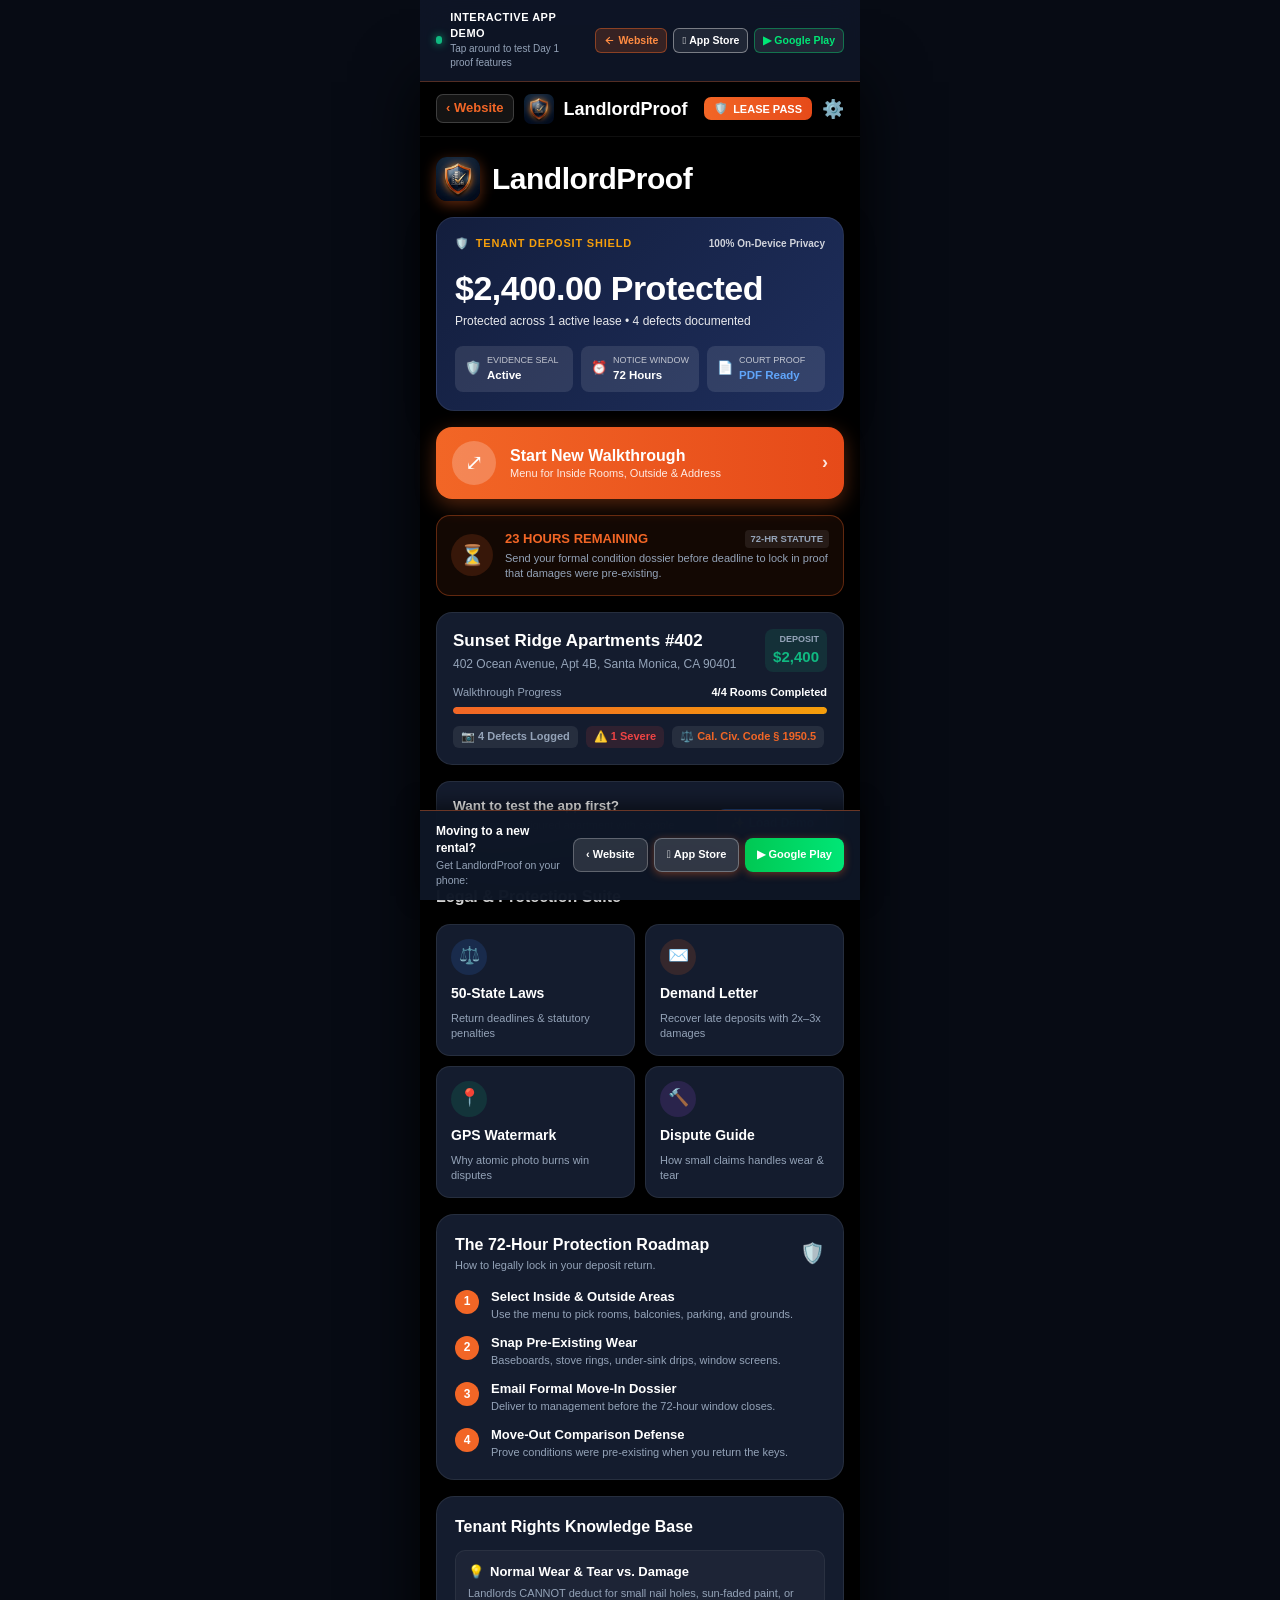
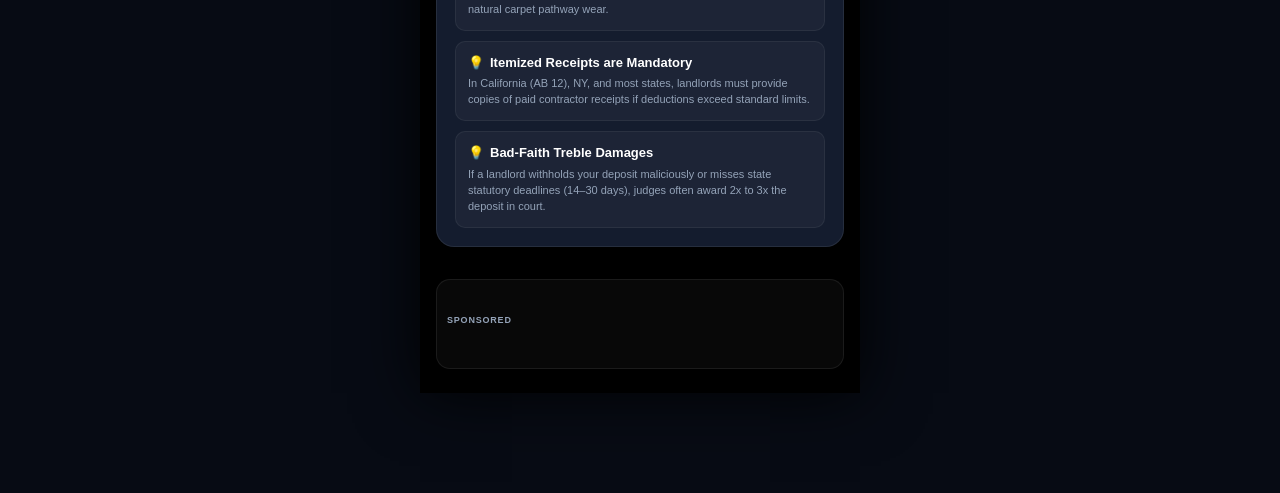
==== commit 86083509: "Integrate Google AdSense on website and web app, add ads.txt, update .htaccess" ====
--- a/app/index.html
+++ b/app/index.html
@@ -8,6 +8,10 @@
   <link rel="icon" type="image/png" href="assets/favicon.png">
   <link rel="apple-touch-icon" href="assets/apple-touch-icon.png">
   <link rel="stylesheet" href="styles.css">
+  
+  <!-- Google AdSense -->
+  <script async src="https://pagead2.googlesyndication.com/pagead/js/adsbygoogle.js?client=ca-pub-8266340741180240" crossorigin="anonymous"></script>
+
   <style>
 /* ==========================================================================
        LandlordProof Interactive Web Demo & Conversion Styles
@@ -560,6 +564,31 @@
   gap: 4px;
   font-size: 11px;
 }
+
+/* --- Google AdSense Banner In Web App --- */
+.web-ad-banner-wrapper {
+  margin: 16px 0 8px;
+  padding: 10px;
+  background: rgba(255, 255, 255, 0.03);
+  border: 1px solid rgba(255, 255, 255, 0.08);
+  border-radius: var(--radius-md);
+  text-align: center;
+  overflow: hidden;
+  min-height: 90px;
+  display: flex;
+  flex-direction: column;
+  align-items: center;
+  justify-content: center;
+}
+.web-ad-tag {
+  font-size: 9px;
+  font-weight: 700;
+  letter-spacing: 0.8px;
+  color: var(--text-muted);
+  text-transform: uppercase;
+  margin-bottom: 6px;
+  align-self: flex-start;
+}
   </style>
 </head>
 <body>
@@ -838,6 +867,20 @@
             </div>
           </div>
         </div>
+      </div>
+
+      <!-- Web App Sponsor / Ad Banner (Matching Mobile App Banner Placement) -->
+      <div class="web-ad-banner-wrapper no-print">
+        <div class="web-ad-tag">SPONSORED</div>
+        <ins class="adsbygoogle"
+             style="display:block; width:100%;"
+             data-ad-client="ca-pub-8266340741180240"
+             data-ad-slot="auto"
+             data-ad-format="auto"
+             data-full-width-responsive="true"></ins>
+        <script>
+             (adsbygoogle = window.adsbygoogle || []).push({});
+        </script>
       </div>
 
     </div>
